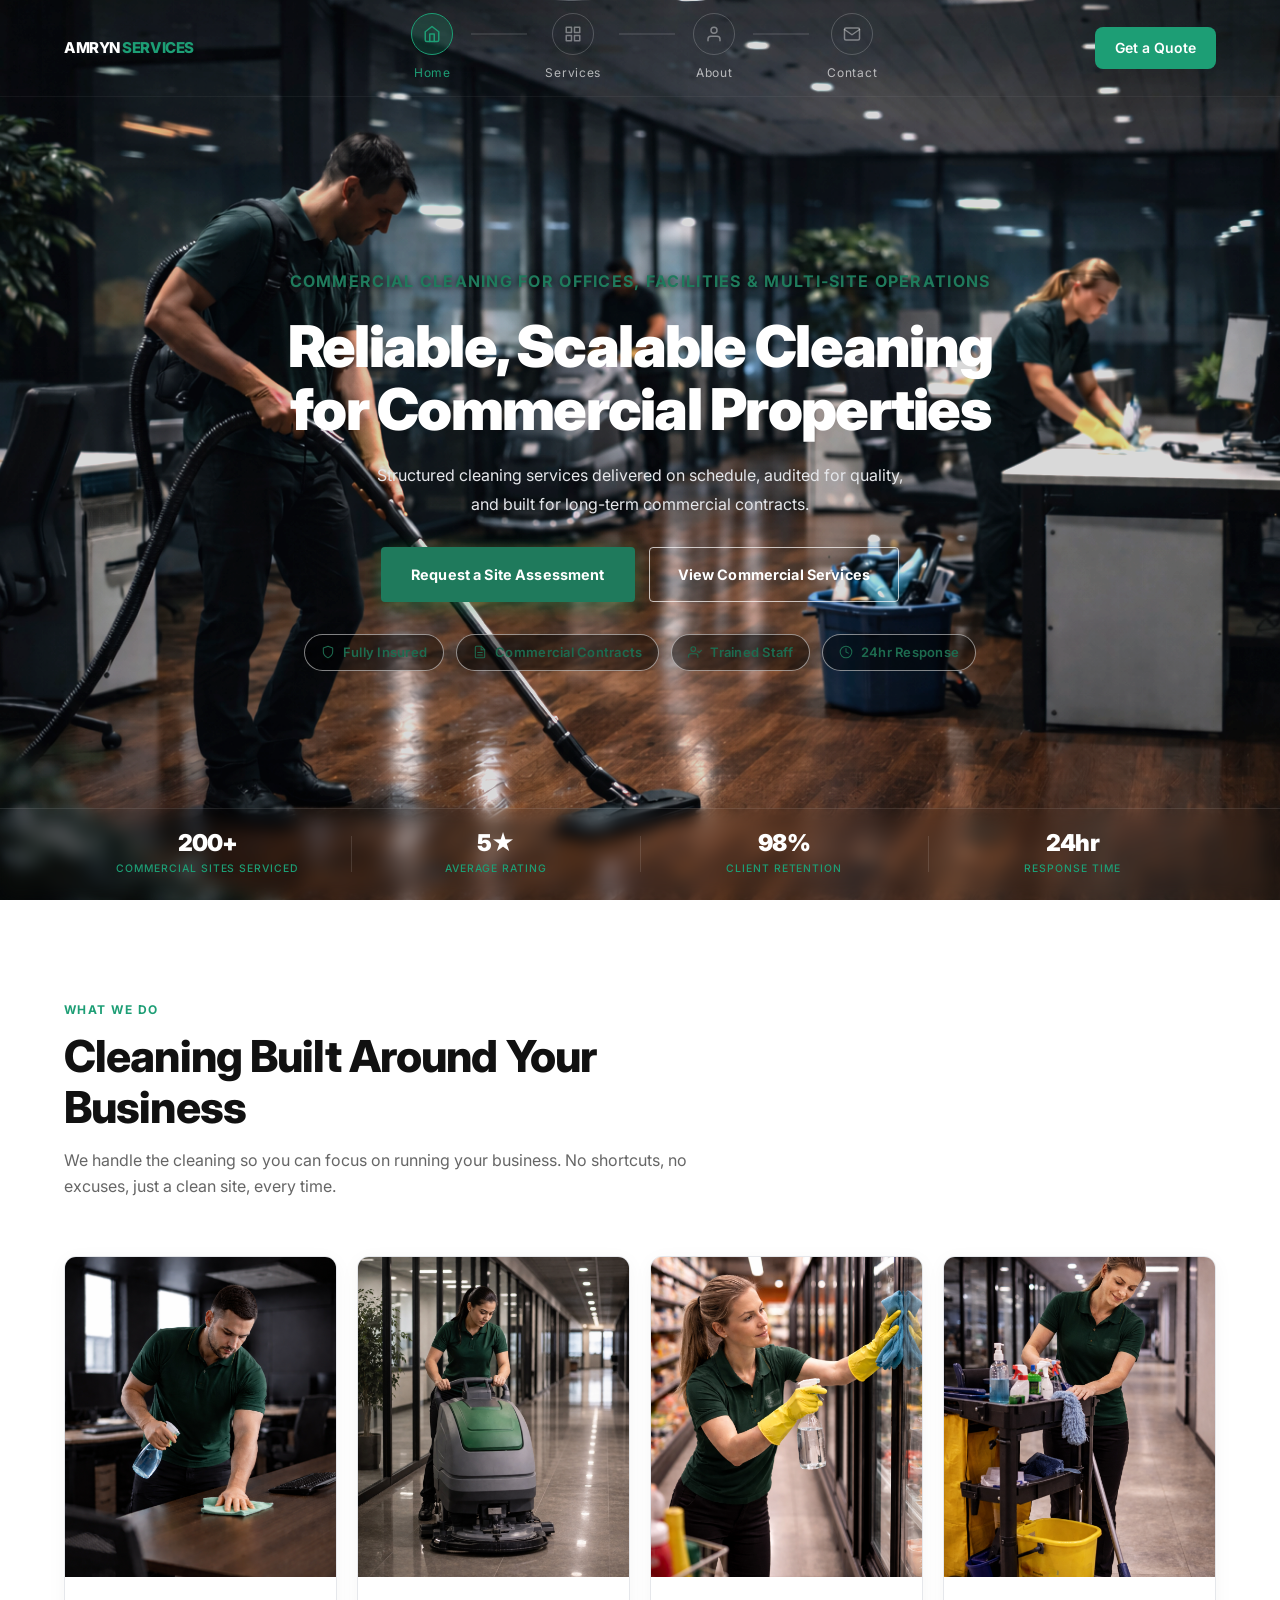
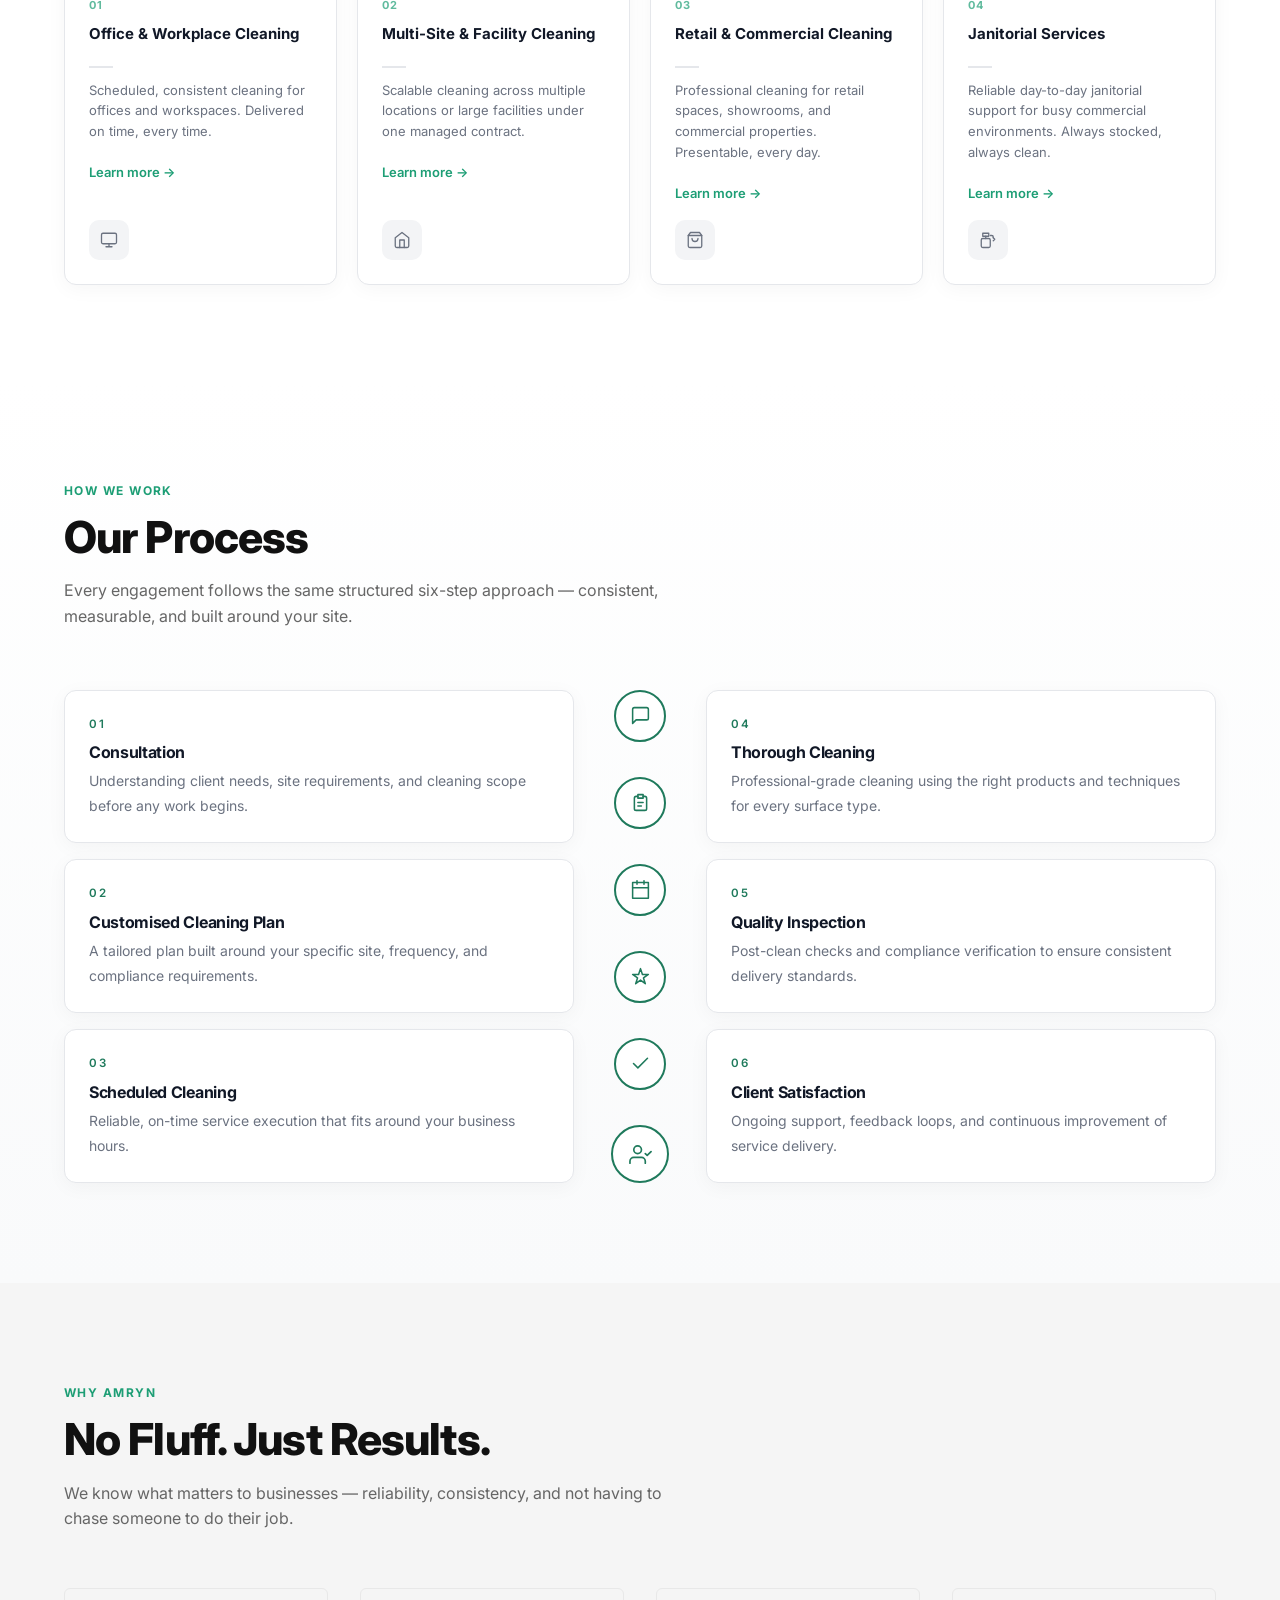
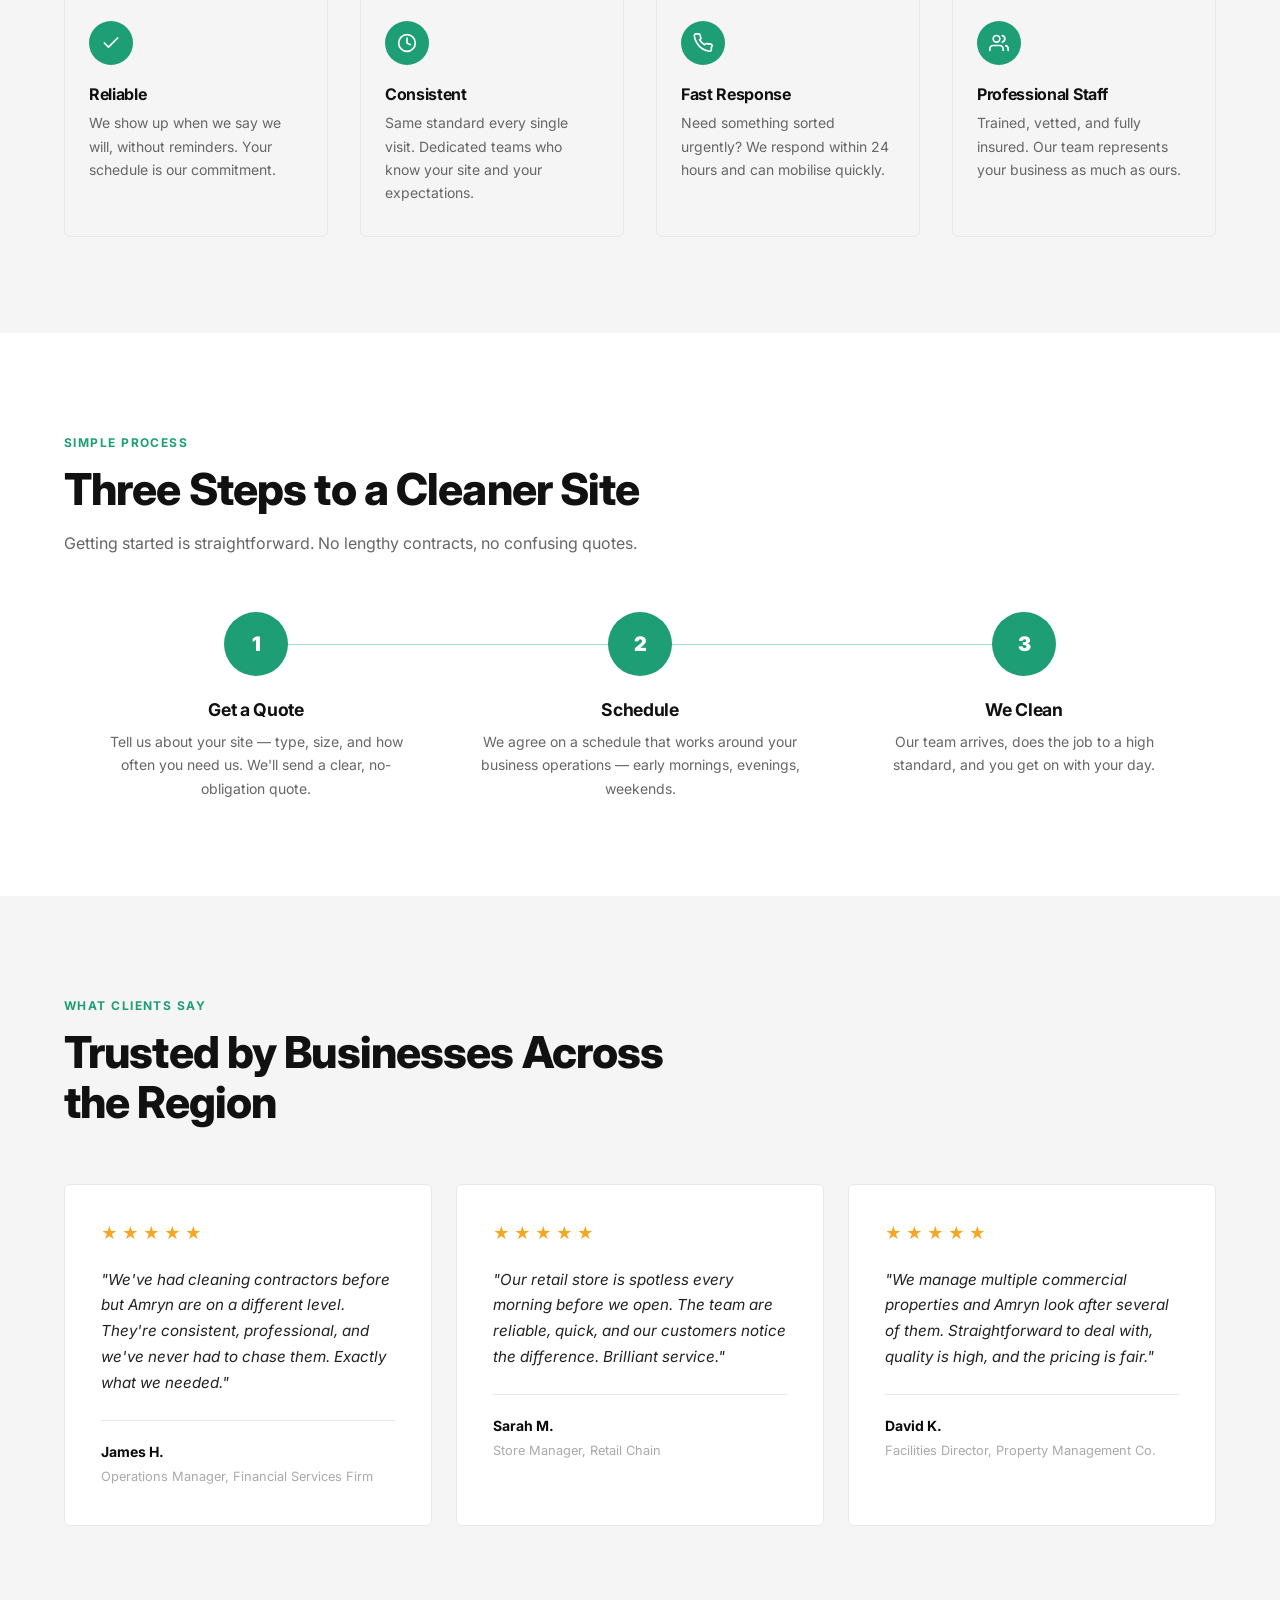
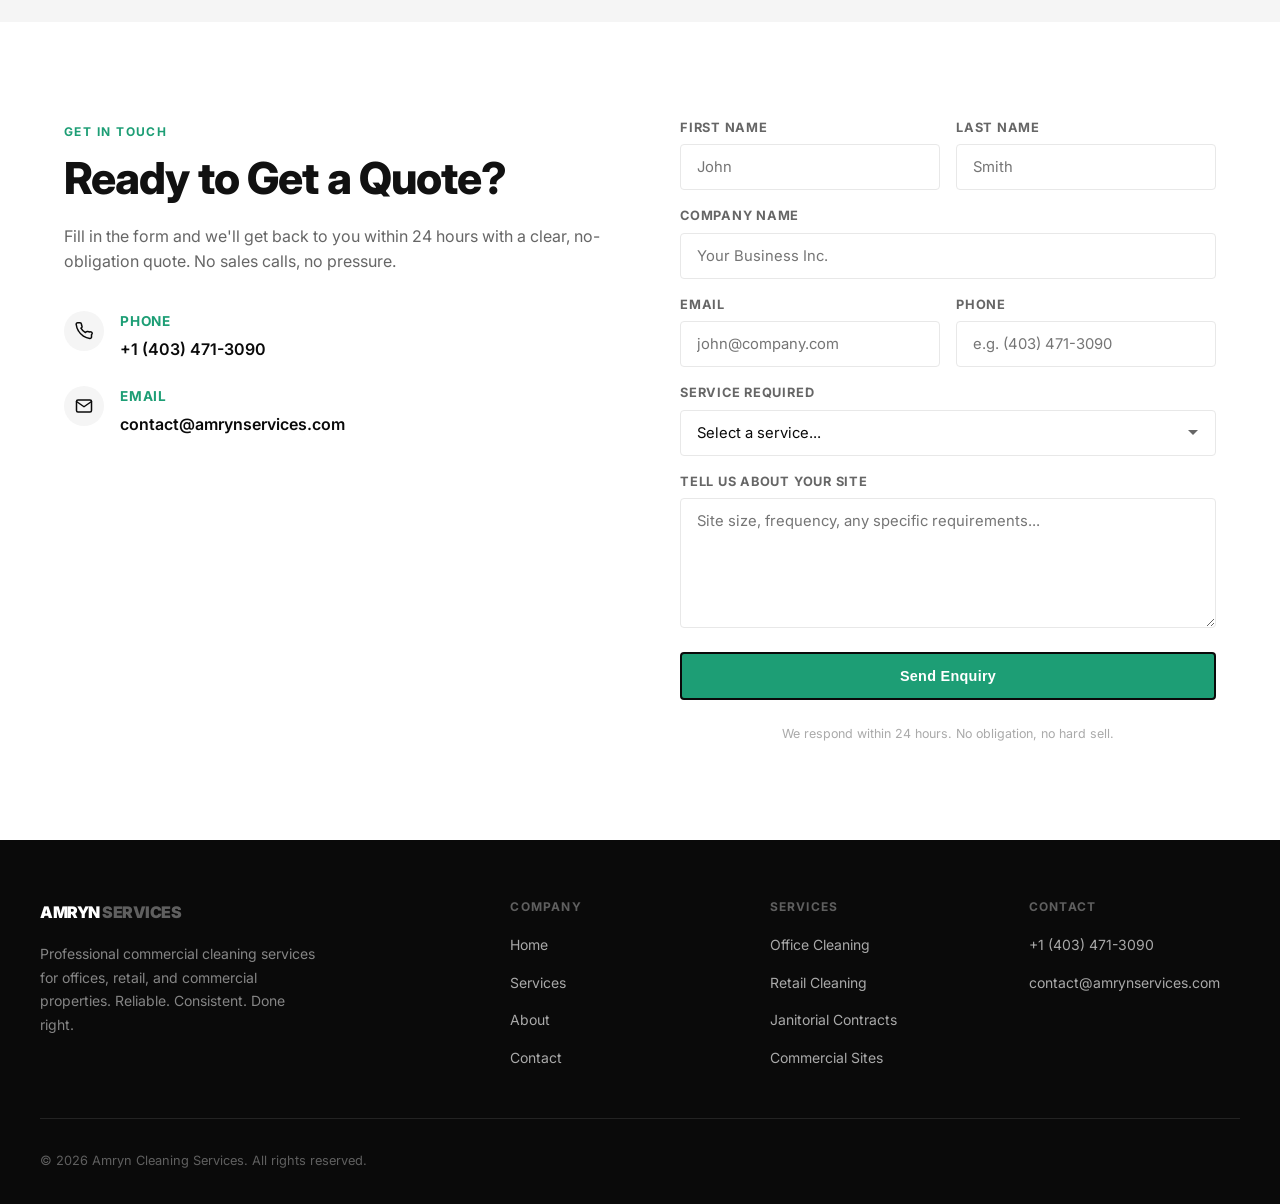
==== index.html @ 08f0d304 "fix: trust badge text and icons to #1d6b4f" ====
<!DOCTYPE html>
<html lang="en">
<head>
  <meta charset="UTF-8" />
  <meta name="viewport" content="width=device-width, initial-scale=1.0" />
  <title>Amryn Cleaning Services — Reliable Commercial Cleaning</title>
  <meta name="description" content="Professional commercial cleaning for offices, retail spaces, and commercial properties. Reliable, consistent, and built around your schedule." />
  <link rel="stylesheet" href="styles.css?v=22" />
</head>
<body>

  <!-- ============================
       NAVIGATION
       ============================ -->
  <nav class="nav">
    <div class="nav__inner">
      <a href="index.html" class="nav__logo">Amryn <span>Services</span></a>
      <nav class="nav__nodes">
        <a href="index.html" class="nav__node-item">
          <div class="nav__node">
            <svg viewBox="0 0 24 24" fill="none" stroke-width="2" stroke-linecap="round" stroke-linejoin="round"><path d="M3 9l9-7 9 7v11a2 2 0 01-2 2H5a2 2 0 01-2-2z"/><polyline points="9 22 9 12 15 12 15 22"/></svg>
          </div>
          <span>Home</span>
        </a>
        <div class="nav__node-line"></div>
        <a href="services.html" class="nav__node-item">
          <div class="nav__node">
            <svg viewBox="0 0 24 24" fill="none" stroke-width="2" stroke-linecap="round" stroke-linejoin="round"><rect x="3" y="3" width="7" height="7"/><rect x="14" y="3" width="7" height="7"/><rect x="14" y="14" width="7" height="7"/><rect x="3" y="14" width="7" height="7"/></svg>
          </div>
          <span>Services</span>
        </a>
        <div class="nav__node-line"></div>
        <a href="about.html" class="nav__node-item">
          <div class="nav__node">
            <svg viewBox="0 0 24 24" fill="none" stroke-width="2" stroke-linecap="round" stroke-linejoin="round"><path d="M20 21v-2a4 4 0 00-4-4H8a4 4 0 00-4 4v2"/><circle cx="12" cy="7" r="4"/></svg>
          </div>
          <span>About</span>
        </a>
        <div class="nav__node-line"></div>
        <a href="contact.html" class="nav__node-item">
          <div class="nav__node">
            <svg viewBox="0 0 24 24" fill="none" stroke-width="2" stroke-linecap="round" stroke-linejoin="round"><path d="M4 4h16c1.1 0 2 .9 2 2v12c0 1.1-.9 2-2 2H4c-1.1 0-2-.9-2-2V6c0-1.1.9-2 2-2z"/><polyline points="22,6 12,13 2,6"/></svg>
          </div>
          <span>Contact</span>
        </a>
      </nav>
      <a href="contact.html" class="nav__cta">Get a Quote</a>
      <button class="nav__hamburger" aria-label="Open menu">
        <span></span><span></span><span></span>
      </button>
    </div>
    <div class="nav__mobile">
      <a href="index.html">Home</a>
      <a href="services.html">Services</a>
      <a href="about.html">About</a>
      <a href="contact.html">Contact</a>
      <a href="contact.html">Get a Quote</a>
    </div>
  </nav>

  <!-- ============================
       HERO
       ============================ -->
  <section class="hero">
    <img class="hero__bg" src="images/cleaning-team.png" alt="Amryn Services professional cleaning team" />
    <div class="hero__overlay"></div>
    

    <div class="hero__content">
      <span class="hero__label">Commercial Cleaning for Offices, Facilities &amp; Multi-Site Operations</span>
      <h1 class="hero__title">Reliable, Scalable Cleaning<br>for Commercial Properties</h1>
      <p class="hero__sub">Structured cleaning services delivered on schedule, audited for quality, and built for long-term commercial contracts.</p>

      <div class="hero__actions">
        <a href="contact.html" class="hero__btn hero__btn--primary">Request a Site Assessment</a>
        <a href="services.html" class="hero__btn hero__btn--outline">View Commercial Services</a>
      </div>

      <div class="hero__trust">
        <div class="hero__trust-item">
          <svg viewBox="0 0 24 24" fill="none" stroke="currentColor" stroke-width="1.75" stroke-linecap="round" stroke-linejoin="round"><path d="M12 22s8-4 8-10V5l-8-3-8 3v7c0 6 8 10 8 10z"/></svg>
          <span>Fully Insured</span>
        </div>
        <div class="hero__trust-item">
          <svg viewBox="0 0 24 24" fill="none" stroke="currentColor" stroke-width="1.75" stroke-linecap="round" stroke-linejoin="round"><path d="M14 2H6a2 2 0 0 0-2 2v16a2 2 0 0 0 2 2h12a2 2 0 0 0 2-2V8z"/><polyline points="14 2 14 8 20 8"/><line x1="16" y1="13" x2="8" y2="13"/><line x1="16" y1="17" x2="8" y2="17"/></svg>
          <span>Commercial Contracts</span>
        </div>
        <div class="hero__trust-item">
          <svg viewBox="0 0 24 24" fill="none" stroke="currentColor" stroke-width="1.75" stroke-linecap="round" stroke-linejoin="round"><path d="M17 21v-2a4 4 0 0 0-4-4H5a4 4 0 0 0-4 4v2"/><circle cx="9" cy="7" r="4"/><polyline points="17 11 19 13 23 9"/></svg>
          <span>Trained Staff</span>
        </div>
        <div class="hero__trust-item">
          <svg viewBox="0 0 24 24" fill="none" stroke="currentColor" stroke-width="1.75" stroke-linecap="round" stroke-linejoin="round"><circle cx="12" cy="12" r="10"/><polyline points="12 6 12 12 16 14"/></svg>
          <span>24hr Response</span>
        </div>
      </div>
    </div>

    <div class="hero__stats-strip">
      <div class="hero__stats-inner">
        <div class="hero__stat">
          <span class="hero__stat-value">200+</span>
          <span class="hero__stat-label">Commercial Sites Serviced</span>
        </div>
        <div class="hero__stat-divider"></div>
        <div class="hero__stat">
          <span class="hero__stat-value">5★</span>
          <span class="hero__stat-label">Average Rating</span>
        </div>
        <div class="hero__stat-divider"></div>
        <div class="hero__stat">
          <span class="hero__stat-value">98%</span>
          <span class="hero__stat-label">Client Retention</span>
        </div>
        <div class="hero__stat-divider"></div>
        <div class="hero__stat">
          <span class="hero__stat-value">24hr</span>
          <span class="hero__stat-label">Response Time</span>
        </div>
      </div>
    </div>
  </section>

  <!-- ============================
       SERVICES PREVIEW
       ============================ -->
  <section class="services-preview section">
    <div class="container">
      <div class="section-header fade-up">
        <span class="section-label">What We Do</span>
        <h2>Cleaning Built Around Your Business</h2>
        <p>We handle the cleaning so you can focus on running your business. No shortcuts, no excuses, just a clean site, every time.</p>
      </div>
      <div class="services-grid">

        <!-- Card 1 -->
        <div class="card fade-up">
          <img src="images/cleaning1.jpg" style="width:100%;height:320px;object-fit:cover;object-position:center 15%;display:block;" alt="Office cleaning" />
          <div class="card-body">
            <p class="card-num">01</p>
            <p class="card-title">Office &amp; Workplace Cleaning</p>
            <div class="card-divider"></div>
            <p class="card-text">Scheduled, consistent cleaning for offices and workspaces. Delivered on time, every time.</p>
            <a href="services.html#office" class="card-learn">Learn more →</a>
            <div class="card-icon">
              <svg viewBox="0 0 24 24" fill="none" stroke="#6b7280" stroke-width="1.75" stroke-linecap="round" stroke-linejoin="round" style="width:18px;height:18px;"><rect x="2" y="3" width="20" height="14" rx="2"/><path d="M8 21h8M12 17v4"/></svg>
            </div>
          </div>
        </div>

        <!-- Card 2 -->
        <div class="card fade-up">
          <img src="images/cleaning2.png" style="width:100%;height:320px;object-fit:cover;object-position:center 30%;display:block;" alt="Multi-site facility cleaning" />
          <div class="card-body">
            <p class="card-num">02</p>
            <p class="card-title">Multi-Site &amp; Facility Cleaning</p>
            <div class="card-divider"></div>
            <p class="card-text">Scalable cleaning across multiple locations or large facilities under one managed contract.</p>
            <a href="services.html#facility" class="card-learn">Learn more →</a>
            <div class="card-icon">
              <svg viewBox="0 0 24 24" fill="none" stroke="#6b7280" stroke-width="1.75" stroke-linecap="round" stroke-linejoin="round" style="width:18px;height:18px;"><path d="M3 9l9-7 9 7v11a2 2 0 0 1-2 2H5a2 2 0 0 1-2-2z"/><polyline points="9 22 9 12 15 12 15 22"/></svg>
            </div>
          </div>
        </div>

        <!-- Card 3 -->
        <div class="card fade-up">
          <img src="images/cleaning3.png" style="width:100%;height:320px;object-fit:cover;object-position:center 40%;display:block;" alt="Retail and commercial cleaning" />
          <div class="card-body">
            <p class="card-num">03</p>
            <p class="card-title">Retail &amp; Commercial Cleaning</p>
            <div class="card-divider"></div>
            <p class="card-text">Professional cleaning for retail spaces, showrooms, and commercial properties. Presentable, every day.</p>
            <a href="services.html#retail" class="card-learn">Learn more →</a>
            <div class="card-icon">
              <svg viewBox="0 0 24 24" fill="none" stroke="#6b7280" stroke-width="1.75" stroke-linecap="round" stroke-linejoin="round" style="width:18px;height:18px;"><path d="M6 2L3 6v14a2 2 0 0 0 2 2h14a2 2 0 0 0 2-2V6l-3-4z"/><line x1="3" y1="6" x2="21" y2="6"/><path d="M16 10a4 4 0 0 1-8 0"/></svg>
            </div>
          </div>
        </div>

        <!-- Card 4 -->
        <div class="card fade-up">
          <img src="images/cleaning4.png" style="width:100%;height:320px;object-fit:cover;object-position:center center;display:block;" alt="Janitorial services" />
          <div class="card-body">
            <p class="card-num">04</p>
            <p class="card-title">Janitorial Services</p>
            <div class="card-divider"></div>
            <p class="card-text">Reliable day-to-day janitorial support for busy commercial environments. Always stocked, always clean.</p>
            <a href="services.html#janitorial" class="card-learn">Learn more →</a>
            <div class="card-icon">
              <svg viewBox="0 0 24 24" fill="none" stroke="#6b7280" stroke-width="1.75" stroke-linecap="round" stroke-linejoin="round" style="width:18px;height:18px;"><path d="M5 3h8v4H5z"/><path d="M9 7v3"/><path d="M5 10h8a2 2 0 0 1 2 2v8a2 2 0 0 1-2 2H5a2 2 0 0 1-2-2v-8a2 2 0 0 1 2-2z"/><path d="M15 6h2a2 2 0 0 1 2 2v1"/><path d="M19 9l2 2-2 2"/></svg>
            </div>
          </div>
        </div>

      </div>
    </div>
  </section>

  <!-- ============================
       OUR PROCESS
       ============================ -->
  <section class="our-process section" id="our-process-section">
    <div class="container">
      <div class="section-header fade-up">
        <span class="section-label">How We Work</span>
        <h2>Our Process</h2>
        <p>Every engagement follows the same structured six-step approach — consistent, measurable, and built around your site.</p>
      </div>
      <div class="our-process__grid">

        <!-- LEFT: Steps 1–3 -->
        <div class="process-col">
          <div class="process-item fade-up" data-step="1">
            <span class="process-item__num">01</span>
            <h3>Consultation</h3>
            <p>Understanding client needs, site requirements, and cleaning scope before any work begins.</p>
          </div>
          <div class="process-item fade-up" data-step="2">
            <span class="process-item__num">02</span>
            <h3>Customised Cleaning Plan</h3>
            <p>A tailored plan built around your specific site, frequency, and compliance requirements.</p>
          </div>
          <div class="process-item fade-up" data-step="3">
            <span class="process-item__num">03</span>
            <h3>Scheduled Cleaning</h3>
            <p>Reliable, on-time service execution that fits around your business hours.</p>
          </div>
        </div>

        <!-- CENTER: Process flow diagram -->
        <div class="process-flow" aria-hidden="true">
          <div class="process-flow__track">
            <div class="process-flow__node" data-step="1">
              <svg viewBox="0 0 24 24"><path d="M21 15a2 2 0 0 1-2 2H7l-4 4V5a2 2 0 0 1 2-2h14a2 2 0 0 1 2 2z"/></svg>
            </div>
            <div class="process-flow__line"></div>
            <div class="process-flow__node" data-step="2">
              <svg viewBox="0 0 24 24"><path d="M9 5H7a2 2 0 0 0-2 2v12a2 2 0 0 0 2 2h10a2 2 0 0 0 2-2V7a2 2 0 0 0-2-2h-2"/><rect x="9" y="3" width="6" height="4"/><line x1="9" y1="12" x2="15" y2="12"/><line x1="9" y1="16" x2="13" y2="16"/></svg>
            </div>
            <div class="process-flow__line"></div>
            <div class="process-flow__node" data-step="3">
              <svg viewBox="0 0 24 24"><rect x="3" y="4" width="18" height="18"/><line x1="16" y1="2" x2="16" y2="6"/><line x1="8" y1="2" x2="8" y2="6"/><line x1="3" y1="10" x2="21" y2="10"/></svg>
            </div>
            <div class="process-flow__line"></div>
            <div class="process-flow__node" data-step="4">
              <svg viewBox="0 0 24 24"><path d="M12 3l2.2 6.6H21l-5.6 4.1 2.1 6.5L12 16.1l-5.5 4.1 2.1-6.5L3 9.6h6.8L12 3z"/></svg>
            </div>
            <div class="process-flow__line"></div>
            <div class="process-flow__node" data-step="5">
              <svg viewBox="0 0 24 24"><polyline points="20 6 9 17 4 12"/></svg>
            </div>
            <div class="process-flow__line"></div>
            <div class="process-flow__node process-flow__node--filled" data-step="6">
              <svg viewBox="0 0 24 24"><path d="M17 21v-2a4 4 0 0 0-4-4H5a4 4 0 0 0-4 4v2"/><circle cx="9" cy="7" r="4"/><polyline points="17 11 19 13 23 9"/></svg>
            </div>
          </div>
        </div>

        <!-- RIGHT: Steps 4–6 -->
        <div class="process-col process-col--right">
          <div class="process-item fade-up" data-step="4">
            <span class="process-item__num">04</span>
            <h3>Thorough Cleaning</h3>
            <p>Professional-grade cleaning using the right products and techniques for every surface type.</p>
          </div>
          <div class="process-item fade-up" data-step="5">
            <span class="process-item__num">05</span>
            <h3>Quality Inspection</h3>
            <p>Post-clean checks and compliance verification to ensure consistent delivery standards.</p>
          </div>
          <div class="process-item fade-up" data-step="6">
            <span class="process-item__num">06</span>
            <h3>Client Satisfaction</h3>
            <p>Ongoing support, feedback loops, and continuous improvement of service delivery.</p>
          </div>
        </div>

      </div>
    </div>
  </section>

  <!-- ============================
       WHY CHOOSE US
       ============================ -->
  <section class="section section--gray">
    <div class="container">
      <div class="section-header fade-up">
        <span class="section-label">Why Amryn</span>
        <h2>No Fluff. Just Results.</h2>
        <p>We know what matters to businesses — reliability, consistency, and not having to chase someone to do their job.</p>
      </div>
      <div class="why-grid">
        <div class="why-item fade-up">
          <div class="why-item__icon">
            <svg viewBox="0 0 24 24"><polyline points="20 6 9 17 4 12"/></svg>
          </div>
          <h3>Reliable</h3>
          <p>We show up when we say we will, without reminders. Your schedule is our commitment.</p>
        </div>
        <div class="why-item fade-up">
          <div class="why-item__icon">
            <svg viewBox="0 0 24 24"><circle cx="12" cy="12" r="10"/><polyline points="12 6 12 12 16 14"/></svg>
          </div>
          <h3>Consistent</h3>
          <p>Same standard every single visit. Dedicated teams who know your site and your expectations.</p>
        </div>
        <div class="why-item fade-up">
          <div class="why-item__icon">
            <svg viewBox="0 0 24 24"><path d="M22 16.92v3a2 2 0 0 1-2.18 2 19.79 19.79 0 0 1-8.63-3.07A19.5 19.5 0 0 1 4.69 12 19.79 19.79 0 0 1 1.61 3.35 2 2 0 0 1 3.59 1h3a2 2 0 0 1 2 1.72 12.84 12.84 0 0 0 .7 2.81 2 2 0 0 1-.45 2.11L7.91 8.1a16 16 0 0 0 6 6l.92-.92a2 2 0 0 1 2.11-.45 12.84 12.84 0 0 0 2.81.7A2 2 0 0 1 22 16.92z"/></svg>
          </div>
          <h3>Fast Response</h3>
          <p>Need something sorted urgently? We respond within 24 hours and can mobilise quickly.</p>
        </div>
        <div class="why-item fade-up">
          <div class="why-item__icon">
            <svg viewBox="0 0 24 24"><path d="M17 21v-2a4 4 0 0 0-4-4H5a4 4 0 0 0-4 4v2"/><circle cx="9" cy="7" r="4"/><path d="M23 21v-2a4 4 0 0 0-3-3.87"/><path d="M16 3.13a4 4 0 0 1 0 7.75"/></svg>
          </div>
          <h3>Professional Staff</h3>
          <p>Trained, vetted, and fully insured. Our team represents your business as much as ours.</p>
        </div>
      </div>
    </div>
  </section>

  <!-- ============================
       HOW IT WORKS
       ============================ -->
  <section class="section">
    <div class="container">
      <div class="section-header fade-up">
        <span class="section-label">Simple Process</span>
        <h2>Three Steps to a Cleaner Site</h2>
        <p>Getting started is straightforward. No lengthy contracts, no confusing quotes.</p>
      </div>
      <div class="process-steps">
        <div class="process-step fade-up">
          <div class="process-step__number">1</div>
          <h3>Get a Quote</h3>
          <p>Tell us about your site — type, size, and how often you need us. We'll send a clear, no-obligation quote.</p>
        </div>
        <div class="process-step fade-up">
          <div class="process-step__number">2</div>
          <h3>Schedule</h3>
          <p>We agree on a schedule that works around your business operations — early mornings, evenings, weekends.</p>
        </div>
        <div class="process-step fade-up">
          <div class="process-step__number">3</div>
          <h3>We Clean</h3>
          <p>Our team arrives, does the job to a high standard, and you get on with your day.</p>
        </div>
      </div>
    </div>
  </section>

  <!-- ============================
       TESTIMONIALS
       ============================ -->
  <section class="section section--gray">
    <div class="container">
      <div class="section-header fade-up">
        <span class="section-label">What Clients Say</span>
        <h2>Trusted by Businesses Across the Region</h2>
      </div>
      <div class="testimonials-grid">
        <div class="testimonial-card fade-up">
          <div class="testimonial-card__stars">
            <span>★</span><span>★</span><span>★</span><span>★</span><span>★</span>
          </div>
          <blockquote>"We've had cleaning contractors before but Amryn are on a different level. They're consistent, professional, and we've never had to chase them. Exactly what we needed."</blockquote>
          <div class="testimonial-card__author">
            <strong>James H.</strong>
            <span>Operations Manager, Financial Services Firm</span>
          </div>
        </div>
        <div class="testimonial-card fade-up">
          <div class="testimonial-card__stars">
            <span>★</span><span>★</span><span>★</span><span>★</span><span>★</span>
          </div>
          <blockquote>"Our retail store is spotless every morning before we open. The team are reliable, quick, and our customers notice the difference. Brilliant service."</blockquote>
          <div class="testimonial-card__author">
            <strong>Sarah M.</strong>
            <span>Store Manager, Retail Chain</span>
          </div>
        </div>
        <div class="testimonial-card fade-up">
          <div class="testimonial-card__stars">
            <span>★</span><span>★</span><span>★</span><span>★</span><span>★</span>
          </div>
          <blockquote>"We manage multiple commercial properties and Amryn look after several of them. Straightforward to deal with, quality is high, and the pricing is fair."</blockquote>
          <div class="testimonial-card__author">
            <strong>David K.</strong>
            <span>Facilities Director, Property Management Co.</span>
          </div>
        </div>
      </div>
    </div>
  </section>

  <!-- ============================
       QUOTE FORM
       ============================ -->
  <section class="contact-form-section">
    <div class="container">
      <div class="contact-form-grid">
        <div class="contact-info fade-up">
          <span class="section-label">Get in Touch</span>
          <h2>Ready to Get a Quote?</h2>
          <p>Fill in the form and we'll get back to you within 24 hours with a clear, no-obligation quote. No sales calls, no pressure.</p>
          <div class="contact-detail">
            <div class="contact-detail__icon">
              <svg viewBox="0 0 24 24"><path d="M22 16.92v3a2 2 0 0 1-2.18 2 19.79 19.79 0 0 1-8.63-3.07A19.5 19.5 0 0 1 4.69 12 19.79 19.79 0 0 1 1.61 3.35 2 2 0 0 1 3.59 1h3a2 2 0 0 1 2 1.72c.127.96.361 1.903.7 2.81a2 2 0 0 1-.45 2.11L7.91 8.1a16 16 0 0 0 6 6l.92-.92a2 2 0 0 1 2.11-.45c.907.339 1.85.573 2.81.7A2 2 0 0 1 22 16.92z"/></svg>
            </div>
            <div class="contact-detail__text">
              <strong>Phone</strong>
              <span>+1 (403) 471-3090</span>
            </div>
          </div>
          <div class="contact-detail">
            <div class="contact-detail__icon">
              <svg viewBox="0 0 24 24"><path d="M4 4h16c1.1 0 2 .9 2 2v12c0 1.1-.9 2-2 2H4c-1.1 0-2-.9-2-2V6c0-1.1.9-2 2-2z"/><polyline points="22,6 12,13 2,6"/></svg>
            </div>
            <div class="contact-detail__text">
              <strong>Email</strong>
              <span>contact@amrynservices.com</span>
            </div>
          </div>
        </div>
        <div class="fade-up">
          <form class="form">
            <div class="form-row">
              <div class="form-group">
                <label for="fname">First Name</label>
                <input type="text" id="fname" placeholder="John" required />
              </div>
              <div class="form-group">
                <label for="lname">Last Name</label>
                <input type="text" id="lname" placeholder="Smith" required />
              </div>
            </div>
            <div class="form-group">
              <label for="company">Company Name</label>
              <input type="text" id="company" placeholder="Your Business Inc." />
            </div>
            <div class="form-row">
              <div class="form-group">
                <label for="email">Email</label>
                <input type="email" id="email" placeholder="john@company.com" required />
              </div>
              <div class="form-group">
                <label for="phone">Phone</label>
                <input type="tel" id="phone" placeholder="e.g. (403) 471-3090" />
              </div>
            </div>
            <div class="form-group">
              <label for="service">Service Required</label>
              <select id="service">
                <option value="">Select a service...</option>
                <option>Office Cleaning</option>
                <option>Retail / Commercial Cleaning</option>
                <option>Janitorial Contract</option>
                <option>Building Site Clean</option>
                <option>Bank / Financial Premises</option>
                <option>Other</option>
              </select>
            </div>
            <div class="form-group">
              <label for="message">Tell us about your site</label>
              <textarea id="message" placeholder="Site size, frequency, any specific requirements..."></textarea>
            </div>
            <div class="form-submit">
              <button type="submit" class="btn btn-primary">Send Enquiry</button>
            </div>
            <p class="form-note">We respond within 24 hours. No obligation, no hard sell.</p>
          </form>
        </div>
      </div>
    </div>
  </section>

  <!-- ============================
       FOOTER
       ============================ -->
  <footer class="footer">
    <div class="footer__inner">
      <div class="footer__top">
        <div class="footer__brand">
          <div class="footer__logo">Amryn <span>Services</span></div>
          <p>Professional commercial cleaning services for offices, retail, and commercial properties. Reliable. Consistent. Done right.</p>
        </div>
        <div class="footer__col">
          <h4>Company</h4>
          <ul>
            <li><a href="index.html">Home</a></li>
            <li><a href="services.html">Services</a></li>
            <li><a href="about.html">About</a></li>
            <li><a href="contact.html">Contact</a></li>
          </ul>
        </div>
        <div class="footer__col">
          <h4>Services</h4>
          <ul>
            <li><a href="services.html#office">Office Cleaning</a></li>
            <li><a href="services.html#retail">Retail Cleaning</a></li>
            <li><a href="services.html#janitorial">Janitorial Contracts</a></li>
            <li><a href="services.html#commercial">Commercial Sites</a></li>
          </ul>
        </div>
        <div class="footer__col">
          <h4>Contact</h4>
          <ul>
            <li><a href="tel:+14034713090">+1 (403) 471-3090</a></li>
            <li><a href="mailto:contact@amrynservices.com">contact@amrynservices.com</a></li>
          </ul>
        </div>
      </div>
      <div class="footer__bottom">
        <span class="footer__copy">© 2026 Amryn Cleaning Services. All rights reserved.</span>
      </div>
    </div>
  </footer>

  <script src="main.js"></script>
</body>
</html>
---- styles.css ----
/* =============================================
   AMRYN CLEANING SERVICES — Global Stylesheet
   ============================================= */

@import url('https://fonts.googleapis.com/css2?family=Inter:wght@400;500;600;700;800;900&display=swap');

/* --- Reset & Base --- */
*, *::before, *::after {
  box-sizing: border-box;
  margin: 0;
  padding: 0;
}

html {
  scroll-behavior: smooth;
  font-size: 16px;
}

body {
  font-family: 'Inter', system-ui, -apple-system, sans-serif;
  color: #111111;
  background: #ffffff;
  line-height: 1.6;
  -webkit-font-smoothing: antialiased;
}

img {
  display: block;
  max-width: 100%;
}

a {
  text-decoration: none;
  color: inherit;
}

ul {
  list-style: none;
}

/* --- CSS Variables --- */
:root {
  --black: #0a0a0a;
  --white: #ffffff;
  --gray-100: #f5f5f5;
  --gray-200: #e8e8e8;
  --gray-400: #aaaaaa;
  --gray-600: #666666;
  --gray-800: #222222;
  --green: #1f7a5c;
  --max-width: 1200px;
  --section-pad: 96px 24px;
  --radius: 4px;
  --transition: 0.2s ease;
}

/* --- Typography --- */
h1, h2, h3, h4 {
  font-weight: 800;
  line-height: 1.15;
  letter-spacing: -0.02em;
}

h1 { font-size: clamp(2.4rem, 5vw, 4rem); }
h2 { font-size: clamp(1.8rem, 3.5vw, 2.75rem); }
h3 { font-size: 1.25rem; font-weight: 700; }
p  { color: var(--gray-600); }

/* --- Layout Utilities --- */
.container {
  max-width: var(--max-width);
  margin: 0 auto;
  padding: 0 24px;
}

.section {
  padding: var(--section-pad);
}

.section--dark {
  background: var(--black);
  color: var(--white);
}

.section--dark p {
  color: rgba(255,255,255,0.65);
}

.section--gray {
  background: var(--gray-100);
}

.section-label {
  display: inline-block;
  font-size: 0.75rem;
  font-weight: 700;
  letter-spacing: 0.12em;
  text-transform: uppercase;
  color: #1D9E75;
  margin-bottom: 12px;
}

.section-header {
  max-width: 640px;
  margin-bottom: 56px;
}

.section-header h2 {
  margin-bottom: 16px;
}

/* --- Buttons --- */
.btn {
  display: inline-block;
  padding: 14px 32px;
  font-size: 0.9rem;
  font-weight: 700;
  letter-spacing: 0.02em;
  border: 2px solid var(--black);
  cursor: pointer;
  transition: background var(--transition), color var(--transition);
  border-radius: var(--radius);
}

.btn-primary {
  background: #1D9E75;
  color: var(--white);
}

.btn-primary:hover {
  background: #166d52;
  border-color: #166d52;
}

.btn-outline {
  background: transparent;
  color: var(--black);
}

.btn-outline:hover {
  background: var(--black);
  color: var(--white);
}

.btn-white {
  background: var(--white);
  color: var(--black);
  border-color: var(--white);
}

.btn-white:hover {
  background: var(--gray-200);
  border-color: var(--gray-200);
}

/* =============================================
   NAVIGATION
   ============================================= */

.nav {
  position: absolute;
  top: 0;
  left: 0;
  width: 100%;
  z-index: 100;
  background: transparent;
  border-bottom: 1px solid rgba(255,255,255,0.05);
  padding: 14px 0;
  transition: background 0.3s ease, padding 0.3s ease, box-shadow 0.3s ease;
}

.nav--scrolled {
  position: fixed;
  background: rgba(0,0,0,0.85);
  backdrop-filter: blur(10px);
  -webkit-backdrop-filter: blur(10px);
  padding: 10px 0;
  border-bottom: 1px solid rgba(255,255,255,0.08);
  box-shadow: 0 2px 20px rgba(0,0,0,0.3);
}

.nav__inner {
  display: flex;
  align-items: center;
  justify-content: space-between;
  max-width: var(--max-width);
  margin: 0 auto;
  padding: 0 24px;
  height: 68px;
}

.nav__logo {
  font-size: 15px;
  font-weight: 800;
  letter-spacing: -0.03em;
  color: #ffffff;
  text-transform: uppercase;
}

.nav__logo span {
  color: #1D9E75;
}

.nav__nodes {
  display: flex;
  align-items: center;
  gap: 0;
}

.nav__node-item {
  display: flex;
  flex-direction: column;
  align-items: center;
  gap: 8px;
  text-decoration: none;
  padding: 0 18px;
  cursor: pointer;
}

.nav__node {
  width: 42px;
  height: 42px;
  border-radius: 50%;
  border: 1.5px solid rgba(255,255,255,0.2);
  background: transparent;
  display: flex;
  align-items: center;
  justify-content: center;
  transition: border-color 0.25s, background 0.25s;
}

.nav__node svg {
  width: 18px;
  height: 18px;
  stroke: rgba(255,255,255,0.4);
  transition: stroke 0.25s;
}

.nav__node-item span {
  font-size: 12px;
  color: rgba(255,255,255,0.65);
  letter-spacing: 0.06em;
  transition: color 0.2s;
}

.nav__node-line {
  width: 56px;
  height: 1.5px;
  background: rgba(255,255,255,0.1);
  margin-bottom: 28px;
}

.nav__node-item:hover .nav__node,
.nav__node-item.active .nav__node {
  border-color: #1D9E75;
  background: rgba(29,158,117,0.2);
}

.nav__node-item:hover .nav__node svg,
.nav__node-item.active .nav__node svg {
  stroke: #1D9E75;
}

.nav__node-item:hover span,
.nav__node-item.active span {
  color: #1D9E75;
}

.nav__cta {
  background: #1D9E75;
  color: #ffffff !important;
  padding: 10px 20px;
  border-radius: 8px;
  font-weight: 600;
  font-size: 14px;
  border: none;
  transition: background 0.2s ease;
}

.nav__cta:hover {
  background: #166d52 !important;
  color: #ffffff !important;
}

/* Hamburger */
.nav__hamburger {
  display: none;
  flex-direction: column;
  gap: 5px;
  cursor: pointer;
  padding: 4px;
  background: none;
  border: none;
}

.nav__hamburger span {
  display: block;
  width: 24px;
  height: 2px;
  background: #1D9E75;
  transition: transform 0.3s, opacity 0.3s;
}

.nav__mobile {
  display: none;
  flex-direction: column;
  background: rgba(0,0,0,0.95);
  backdrop-filter: blur(10px);
  -webkit-backdrop-filter: blur(10px);
  border-top: 1px solid rgba(255,255,255,0.05);
  padding: 24px;
  gap: 20px;
}

.nav__mobile a {
  font-size: 1rem;
  font-weight: 600;
  color: rgba(255,255,255,0.8);
  padding: 8px 0;
  border-bottom: 1px solid rgba(255,255,255,0.08);
  transition: color 0.2s;
}

.nav__mobile a:hover {
  color: #1D9E75;
}

.nav__mobile.open {
  display: flex;
}

/* =============================================
   HERO
   ============================================= */

@keyframes heroFadeUp {
  from { opacity: 0; transform: translateY(22px); }
  to   { opacity: 1; transform: translateY(0); }
}

.hero {
  position: relative;
  min-height: 100vh;
  width: 100vw;
  max-width: 100vw;
  margin: 0;
  padding-top: 80px;
  padding-left: 0;
  padding-right: 0;
  display: flex;
  flex-direction: column;
  overflow: hidden;
  box-sizing: border-box;
}

.hero__bg {
  position: absolute;
  top: 0;
  left: 0;
  width: 100%;
  height: 100%;
  object-fit: cover;
  object-position: center top;
  display: block;
  z-index: 0;
  filter: brightness(1.6);
  transform: scale(1.05);
  transform-origin: center top;
}

.hero__overlay {
  position: absolute;
  top: 0;
  left: 0;
  width: 100%;
  height: 100%;
  background: rgba(0, 0, 0, 0.15);
  z-index: 1;
}

/* Subtle grid — "system" feel */
.hero__grid {
  position: absolute;
  inset: 0;
  z-index: 1;
  background-image:
    linear-gradient(rgba(255,255,255,0.025) 1px, transparent 1px),
    linear-gradient(90deg, rgba(255,255,255,0.025) 1px, transparent 1px);
  background-size: 64px 64px;
}

.hero__content {
  position: relative;
  z-index: 2;
  flex: 1;
  display: flex;
  flex-direction: column;
  justify-content: center;
  align-items: center;
  text-align: center;
  max-width: var(--max-width);
  margin: 0 auto;
  padding: 100px 24px 48px;
  color: var(--white);
  width: 100%;
}

/* Top label */
.hero__label {
  text-shadow: 0 2px 8px rgba(0,0,0,1);
  display: inline-block;
  font-size: 16px;
  font-weight: 700;
  letter-spacing: 0.08em;
  text-transform: uppercase;
  color: var(--green);
  margin-bottom: 20px;
  text-shadow: 0 1px 6px rgba(0,0,0,0.9);
  animation: heroFadeUp 0.6s ease-out 0.1s both;
}

/* Headline */
.hero__title {
  font-size: clamp(2.2rem, 4.5vw, 3.6rem);
  font-weight: 900;
  letter-spacing: -0.03em;
  line-height: 1.1;
  max-width: 760px;
  margin-bottom: 20px;
  color: #ffffff;
  animation: heroFadeUp 0.7s ease-out 0.22s both;
}

/* Subtext */
.hero__sub {
  font-size: 1rem;
  color: #e5e7eb;
  max-width: 540px;
  margin-bottom: 28px;
  line-height: 1.8;
  animation: heroFadeUp 0.7s ease-out 0.36s both;
}

/* CTA buttons */
.hero__actions {
  display: flex;
  gap: 14px;
  flex-wrap: wrap;
  justify-content: center;
  margin-bottom: 32px;
  animation: heroFadeUp 0.7s ease-out 0.5s both;
}

.hero__btn {
  display: inline-flex;
  align-items: center;
  padding: 14px 28px;
  font-size: 0.9rem;
  font-weight: 700;
  letter-spacing: 0.01em;
  border: 2px solid transparent;
  border-radius: var(--radius);
  white-space: nowrap;
  transition: transform 0.2s ease, box-shadow 0.2s ease,
              background 0.2s ease, border-color 0.2s ease;
}

.hero__btn:hover {
  transform: scale(1.03);
}

.hero__btn--primary {
  background: var(--green);
  color: #ffffff;
  border-color: var(--green);
  box-shadow: 0 4px 20px rgba(34,197,94,0.3);
}

.hero__btn--primary:hover {
  background: #165e46;
  border-color: #165e46;
  box-shadow: 0 6px 24px rgba(31,122,92,0.5);
  transform: scale(1.02);
}

.hero__btn--outline {
  background: transparent;
  color: #ffffff;
  border: 1.5px solid rgba(255,255,255,0.7);
  transition: border-color 0.2s, background 0.2s;
}

.hero__btn--outline:hover {
  border-color: #ffffff;
  background: rgba(255,255,255,0.08);
}

/* Trust strip */
.hero__trust {
  display: flex;
  align-items: center;
  justify-content: center;
  gap: 12px;
  flex-wrap: wrap;
  animation: heroFadeUp 0.7s ease-out 0.64s both;
}

.hero__trust-item {
  display: flex;
  align-items: center;
  gap: 8px;
  color: #1d6b4f;
  font-size: 13px;
  font-weight: 600;
  letter-spacing: 0.02em;
  background: rgba(0,0,0,0.45);
  border: 1px solid rgba(255,255,255,0.5);
  border-radius: 999px;
  padding: 7px 16px;
  backdrop-filter: blur(8px);
  -webkit-backdrop-filter: blur(8px);
  transition: background 0.2s, border-color 0.2s;
  cursor: default;
}

.hero__trust-item:hover {
  background: rgba(0,0,0,0.6);
  border-color: rgba(255,255,255,0.75);
}

.hero__trust-item svg {
  width: 14px;
  height: 14px;
  flex-shrink: 0;
  stroke: #1d6b4f;
}

/* Stats strip — pinned to bottom of hero */
.hero__stats-strip {
  position: relative;
  z-index: 2;
  border-top: 1px solid rgba(255,255,255,0.1);
  background: rgba(0,0,0,0);
  backdrop-filter: blur(8px);
  -webkit-backdrop-filter: blur(8px);
  animation: heroFadeUp 0.7s ease-out 0.6s both;
  flex-shrink: 0;
}

.hero__stats-inner {
  max-width: var(--max-width);
  margin: 0 auto;
  padding: 22px 24px;
  display: flex;
  align-items: center;
}

.hero__stat {
  flex: 1;
  text-align: center;
}

.hero__stat-value {
  display: block;
  font-size: 1.45rem;
  font-weight: 900;
  color: #ffffff;
  letter-spacing: -0.03em;
  line-height: 1.1;
}

.hero__stat-label {
  display: block;
  font-size: 0.65rem;
  color: #1D9E75;
  text-transform: uppercase;
  letter-spacing: 0.09em;
  margin-top: 5px;
  font-weight: 500;
}

.hero__stat-divider {
  width: 1px;
  height: 36px;
  background: rgba(255,255,255,0.12);
  flex-shrink: 0;
}

/* =============================================
   STATS BAR
   ============================================= */

.stats-bar {
  background: var(--black);
  padding: 32px 24px;
}

.stats-bar__inner {
  max-width: var(--max-width);
  margin: 0 auto;
  display: grid;
  grid-template-columns: repeat(4, 1fr);
  gap: 32px;
  text-align: center;
}

.stats-bar__item h3 {
  font-size: 2rem;
  font-weight: 900;
  color: var(--white);
  letter-spacing: -0.03em;
}

.stats-bar__item p {
  font-size: 0.8rem;
  color: rgba(255,255,255,0.5);
  margin-top: 4px;
  font-weight: 500;
  letter-spacing: 0.04em;
  text-transform: uppercase;
}

/* =============================================
   SERVICE CARDS (Preview)
   ============================================= */

.services-preview {
  padding: var(--section-pad);
}

.services-grid {
  display: grid;
  grid-template-columns: repeat(4, 1fr);
  gap: 20px;
  max-width: 1200px;
  margin: 0 auto;
}

/* ── New service cards ── */
.card {
  background: #ffffff;
  border: 1px solid #e5e7eb;
  border-radius: 12px;
  overflow: hidden;
  box-shadow: 0 4px 20px rgba(0,0,0,0.04);
  transition: transform 0.2s, box-shadow 0.2s, border-color 0.2s;
  display: flex;
  flex-direction: column;
}
.card:hover {
  transform: translateY(-3px);
  box-shadow: 0 10px 30px rgba(0,0,0,0.08), 0 0 0 1px rgba(29,158,117,0.15);
  border: 1.5px solid rgba(29,158,117,0.6);
}
.card-body {
  padding: 20px 24px 24px;
  display: flex;
  flex-direction: column;
  flex: 1;
}
.card-num {
  font-size: 11px;
  font-weight: 700;
  color: #1D9E75;
  letter-spacing: 0.1em;
  opacity: 0.7;
  margin-bottom: 10px;
}
.card-title {
  font-size: 15px;
  font-weight: 700;
  color: #111827;
  margin-bottom: 10px;
  line-height: 1.3;
}
.card-divider {
  width: 24px;
  height: 2px;
  background: #e5e7eb;
  margin: 12px 0;
}
.card-text {
  font-size: 13px;
  color: #6b7280;
  line-height: 1.6;
  margin-bottom: 20px;
}
.card-learn {
  font-size: 13px;
  font-weight: 600;
  color: #1D9E75;
  text-decoration: none;
  display: inline-flex;
  align-items: center;
  gap: 4px;
  margin-bottom: 16px;
}
.card-icon {
  width: 40px;
  height: 40px;
  border-radius: 10px;
  background: #f3f4f6;
  display: flex;
  align-items: center;
  justify-content: center;
  margin-top: auto;
  transition: background 0.2s;
}
.card-icon svg {
  width: 18px;
  height: 18px;
  stroke: #6b7280;
  fill: none;
  stroke-width: 1.75;
  stroke-linecap: round;
  stroke-linejoin: round;
  transition: stroke 0.2s;
}
.card:hover .card-icon { background: rgba(29,158,117,0.12); }
.card:hover .card-icon svg { stroke: #1D9E75; }

/* =============================================
   WHY CHOOSE US
   ============================================= */

.why-grid {
  display: grid;
  grid-template-columns: repeat(4, 1fr);
  gap: 32px;
}

.why-item {
  padding: 32px 24px;
  border: 1px solid var(--gray-200);
  border-radius: 6px;
  transition: border-color 0.2s, box-shadow 0.2s, transform 0.2s;
}

.why-item:hover {
  border-color: rgba(29,158,117,0.5);
  transform: translateY(-2px);
  box-shadow: 0 8px 20px rgba(0,0,0,0.08);
}

.why-item__icon {
  width: 44px;
  height: 44px;
  background: #1D9E75;
  border-radius: 50%;
  display: flex;
  align-items: center;
  justify-content: center;
  margin-bottom: 20px;
  transition: background 0.2s;
}

.why-item:hover .why-item__icon {
  background: #166d52;
}

.why-item__icon svg {
  width: 20px;
  height: 20px;
  stroke: var(--white);
  fill: none;
  stroke-width: 2;
  stroke-linecap: round;
  stroke-linejoin: round;
}

.why-item h3 {
  font-size: 1rem;
  margin-bottom: 8px;
}

.why-item p {
  font-size: 0.875rem;
  line-height: 1.65;
}

/* =============================================
   OUR PROCESS
   ============================================= */

.our-process {
  background: linear-gradient(to bottom, #ffffff, #f9fafb);
}

.our-process__grid {
  display: grid;
  grid-template-columns: 1fr 100px 1fr;
  align-items: stretch;
  gap: 0 16px;
}

/* ---- Step columns ---- */
.process-col {
  display: flex;
  flex-direction: column;
  gap: 16px;
  padding: 4px 0;
}

.process-item {
  flex: 1;
  padding: 24px;
  background: #ffffff;
  border: 1px solid #e5e7eb;
  border-radius: 12px;
  box-shadow: 0 4px 20px rgba(0,0,0,0.04);
  transition: transform 0.25s ease-out,
              box-shadow 0.25s ease-out,
              border-color 0.25s ease-out;
  cursor: default;
}

.process-item:hover,
.process-item.is-hovered {
  border-color: rgba(34,197,94,0.5);
  transform: translateY(-2px);
  box-shadow: 0 8px 20px rgba(0,0,0,0.35);
}

.process-item:hover .process-item__num,
.process-item.is-hovered .process-item__num {
  color: #22c55e;
  border-color: #22c55e;
}

.process-item__num {
  display: block;
  font-size: 0.72rem;
  font-weight: 600;
  letter-spacing: 0.14em;
  text-transform: uppercase;
  color: var(--green);
  margin-bottom: 10px;
}

.process-item h3 {
  font-size: 1rem;
  font-weight: 700;
  color: #111827;
  margin-bottom: 8px;
}

.process-item p {
  font-size: 0.875rem;
  line-height: 1.75;
  color: #6b7280;
}

/* ---- Center flow diagram ---- */
.process-flow {
  display: flex;
  justify-content: center;
  padding: 4px 0;
}

.process-flow__track {
  position: relative;
  display: flex;
  flex-direction: column;
  align-items: center;
  width: 100%;
  height: 100%;
}


/* Nodes — all permanently green filled */
.process-flow__node {
  width: 52px;
  height: 52px;
  border: 2px solid var(--green);
  border-radius: 50%;
  background: #ffffff;
  display: flex;
  align-items: center;
  justify-content: center;
  flex-shrink: 0;
  cursor: pointer;
  position: relative;
  z-index: 1;
  transition: background 0.25s ease-out,
              transform 0.25s ease-out,
              box-shadow 0.25s ease-out;
}

.process-flow__node:hover,
.process-flow__node.is-hovered {
  background: var(--green);
  transform: scale(1.12);
  box-shadow: 0 6px 28px rgba(31, 122, 92, 0.45);
}

.process-flow__node svg {
  width: 21px;
  height: 21px;
  stroke: var(--green);
  fill: none;
  stroke-width: 1.75;
  stroke-linecap: round;
  stroke-linejoin: round;
  transition: stroke 0.25s ease-out;
}

.process-flow__node:hover svg,
.process-flow__node.is-hovered svg {
  stroke: #ffffff;
}

/* Final node — same style, slightly larger */
.process-flow__node--filled {
  width: 58px;
  height: 58px;
}

.process-flow__node--filled svg {
  width: 23px;
  height: 23px;
}

.process-flow__node--filled:hover,
.process-flow__node--filled.is-hovered {
  transform: scale(1.15);
}

/* Line spacers — invisible; spine is the visual line */
.process-flow__line {
  flex: 1;
  width: 0;
  min-height: 20px;
}

/* =============================================
   PROCESS
   ============================================= */

.process-steps {
  display: grid;
  grid-template-columns: repeat(3, 1fr);
  gap: 0;
  position: relative;
}

.process-steps::before {
  content: '';
  position: absolute;
  top: 32px;
  left: calc(16.66% + 16px);
  right: calc(16.66% + 16px);
  height: 1px;
  background: rgba(29,158,117,0.4);
}

.process-step {
  padding: 0 32px;
  text-align: center;
  position: relative;
}

.process-step__number {
  width: 64px;
  height: 64px;
  background: #1D9E75;
  color: var(--white);
  font-size: 1.25rem;
  font-weight: 900;
  border-radius: 50%;
  display: flex;
  align-items: center;
  justify-content: center;
  margin: 0 auto 24px;
  position: relative;
  z-index: 1;
  transition: background 0.2s;
}

.process-step:hover .process-step__number {
  background: #166d52;
}

.process-step h3 {
  font-size: 1.1rem;
  margin-bottom: 10px;
}

.process-step p {
  font-size: 0.875rem;
  line-height: 1.65;
}

/* =============================================
   TESTIMONIALS
   ============================================= */

.testimonials-grid {
  display: grid;
  grid-template-columns: repeat(3, 1fr);
  gap: 24px;
}

.testimonial-card {
  padding: 36px;
  background: var(--white);
  border: 1px solid var(--gray-200);
  border-radius: 6px;
}

.testimonial-card__stars {
  display: flex;
  gap: 4px;
  margin-bottom: 20px;
}

.testimonial-card__stars span {
  color: #f5a623;
  font-size: 1rem;
}

.testimonial-card blockquote {
  font-size: 0.95rem;
  line-height: 1.7;
  color: var(--gray-800);
  margin-bottom: 24px;
  font-style: italic;
}

.testimonial-card__author {
  border-top: 1px solid var(--gray-200);
  padding-top: 20px;
}

.testimonial-card__author strong {
  display: block;
  font-size: 0.875rem;
  font-weight: 700;
  color: var(--black);
}

.testimonial-card__author span {
  font-size: 0.8rem;
  color: var(--gray-400);
}

/* =============================================
   CTA BANNER
   ============================================= */

.cta-banner {
  background: var(--black);
  padding: 80px 24px;
  text-align: center;
}

.cta-banner h2 {
  color: var(--white);
  margin-bottom: 16px;
  max-width: 600px;
  margin-left: auto;
  margin-right: auto;
}

.cta-banner p {
  color: rgba(255,255,255,0.6);
  max-width: 480px;
  margin: 0 auto 36px;
}

/* =============================================
   CONTACT FORM
   ============================================= */

.contact-form-section {
  padding: var(--section-pad);
}

.contact-form-grid {
  display: grid;
  grid-template-columns: 1fr 1fr;
  gap: 80px;
  align-items: start;
}

.contact-info h2 {
  margin-bottom: 20px;
}

.contact-info p {
  margin-bottom: 36px;
}

.contact-detail {
  display: flex;
  align-items: flex-start;
  gap: 16px;
  margin-bottom: 24px;
}

.contact-detail__icon {
  width: 40px;
  height: 40px;
  background: var(--gray-100);
  border-radius: 50%;
  display: flex;
  align-items: center;
  justify-content: center;
  flex-shrink: 0;
}

.contact-detail__icon svg {
  width: 18px;
  height: 18px;
  stroke: var(--black);
  fill: none;
  stroke-width: 2;
  stroke-linecap: round;
  stroke-linejoin: round;
}

.contact-detail__text strong {
  display: block;
  font-size: 0.85rem;
  font-weight: 700;
  color: #1D9E75;
  text-transform: uppercase;
  letter-spacing: 0.06em;
  margin-bottom: 4px;
}

.contact-detail__text span {
  font-size: 1rem;
  font-weight: 600;
  color: var(--black);
}

/* Form */
.form {
  display: flex;
  flex-direction: column;
  gap: 16px;
}

.form-row {
  display: grid;
  grid-template-columns: 1fr 1fr;
  gap: 16px;
}

.form-group {
  display: flex;
  flex-direction: column;
  gap: 6px;
}

.form-group label {
  font-size: 0.8rem;
  font-weight: 700;
  letter-spacing: 0.06em;
  text-transform: uppercase;
  color: var(--gray-600);
}

.form-group input,
.form-group select,
.form-group textarea {
  width: 100%;
  padding: 13px 16px;
  border: 1.5px solid var(--gray-200);
  border-radius: var(--radius);
  font-size: 0.925rem;
  font-family: inherit;
  color: var(--black);
  background: var(--white);
  transition: border-color var(--transition);
  outline: none;
}

.form-group input:focus,
.form-group select:focus,
.form-group textarea:focus {
  border-color: var(--black);
}

.form-group textarea {
  resize: vertical;
  min-height: 130px;
}

.form-group select {
  appearance: none;
  cursor: pointer;
  background-image: url("data:image/svg+xml,%3Csvg xmlns='http://www.w3.org/2000/svg' width='12' height='12' viewBox='0 0 12 12'%3E%3Cpath fill='%23666' d='M6 8L1 3h10z'/%3E%3C/svg%3E");
  background-repeat: no-repeat;
  background-position: right 16px center;
}

.form-submit {
  margin-top: 8px;
}

.form-submit .btn {
  width: 100%;
  text-align: center;
}

.form-note {
  font-size: 0.78rem;
  color: var(--gray-400);
  text-align: center;
  margin-top: 8px;
}

/* =============================================
   SERVICES PAGE
   ============================================= */

.page-hero {
  background: var(--black);
  padding: 140px 24px 80px;
  text-align: center;
}

.page-hero h1 {
  color: var(--white);
  margin-bottom: 16px;
}

.page-hero p {
  color: rgba(255,255,255,0.6);
  max-width: 560px;
  margin: 0 auto;
  font-size: 1.05rem;
}

.service-detail {
  padding: 80px 24px;
  border-bottom: 1px solid var(--gray-200);
}

.service-detail:last-of-type {
  border-bottom: none;
}

.service-detail__inner {
  max-width: var(--max-width);
  margin: 0 auto;
  display: grid;
  grid-template-columns: 1fr 1fr;
  gap: 72px;
  align-items: center;
}

.service-detail__inner.reverse {
  direction: rtl;
}

.service-detail__inner.reverse > * {
  direction: ltr;
}

.service-detail__img {
  width: 100%;
  height: 380px;
  object-fit: cover;
  border-radius: 6px;
}

.service-detail__tag {
  display: inline-block;
  font-size: 0.72rem;
  font-weight: 700;
  letter-spacing: 0.12em;
  text-transform: uppercase;
  color: var(--gray-400);
  margin-bottom: 12px;
}

.service-detail__content h2 {
  font-size: 2rem;
  margin-bottom: 16px;
}

.service-detail__content p {
  margin-bottom: 24px;
  line-height: 1.75;
}

.service-bullets {
  display: flex;
  flex-direction: column;
  gap: 10px;
  margin-bottom: 32px;
}

.service-bullets li {
  display: flex;
  align-items: center;
  gap: 12px;
  font-size: 0.9rem;
  color: var(--gray-800);
  font-weight: 500;
}

.service-bullets li::before {
  content: '';
  display: block;
  width: 20px;
  height: 20px;
  background: var(--black);
  border-radius: 50%;
  flex-shrink: 0;
  background-image: url("data:image/svg+xml,%3Csvg xmlns='http://www.w3.org/2000/svg' viewBox='0 0 24 24' fill='none' stroke='white' stroke-width='2.5' stroke-linecap='round' stroke-linejoin='round'%3E%3Cpolyline points='20 6 9 17 4 12'%3E%3C/polyline%3E%3C/svg%3E");
  background-size: 12px;
  background-repeat: no-repeat;
  background-position: center;
}

/* =============================================
   ABOUT PAGE
   ============================================= */

.about-intro {
  padding: var(--section-pad);
}

.about-intro__inner {
  display: grid;
  grid-template-columns: 1fr 1fr;
  gap: 80px;
  align-items: center;
}

.about-intro__img {
  width: 100%;
  height: 480px;
  object-fit: cover;
  border-radius: 6px;
}

.about-intro__content h2 {
  margin-bottom: 20px;
}

.about-intro__content p {
  margin-bottom: 16px;
  line-height: 1.8;
}

.values-grid {
  display: grid;
  grid-template-columns: repeat(3, 1fr);
  gap: 24px;
}

.value-card {
  padding: 36px 28px;
  background: var(--black);
  border-radius: 6px;
}

.value-card h3 {
  color: var(--white);
  font-size: 1.1rem;
  margin-bottom: 10px;
}

.value-card p {
  color: rgba(255,255,255,0.55);
  font-size: 0.875rem;
  line-height: 1.7;
}

/* =============================================
   FOOTER
   ============================================= */

.footer {
  background: var(--black);
  color: var(--white);
  padding: 60px 24px 32px;
}

.footer__inner {
  max-width: var(--max-width);
  margin: 0 auto;
}

.footer__top {
  display: grid;
  grid-template-columns: 2fr 1fr 1fr 1fr;
  gap: 48px;
  padding-bottom: 48px;
  border-bottom: 1px solid rgba(255,255,255,0.1);
  margin-bottom: 32px;
}

.footer__brand p {
  color: rgba(255,255,255,0.5);
  font-size: 0.875rem;
  margin-top: 16px;
  max-width: 280px;
  line-height: 1.7;
}

.footer__logo {
  font-size: 1rem;
  font-weight: 900;
  letter-spacing: -0.03em;
  text-transform: uppercase;
}

.footer__logo span {
  color: rgba(255,255,255,0.35);
}

.footer__col h4 {
  font-size: 0.75rem;
  font-weight: 700;
  letter-spacing: 0.1em;
  text-transform: uppercase;
  color: rgba(255,255,255,0.35);
  margin-bottom: 18px;
}

.footer__col ul {
  display: flex;
  flex-direction: column;
  gap: 12px;
}

.footer__col ul a {
  font-size: 0.875rem;
  color: rgba(255,255,255,0.65);
  transition: color var(--transition);
}

.footer__col ul a:hover {
  color: var(--white);
}

.footer__bottom {
  display: flex;
  justify-content: space-between;
  align-items: center;
}

.footer__copy {
  font-size: 0.8rem;
  color: rgba(255,255,255,0.35);
}

/* =============================================
   TOAST NOTIFICATION
   ============================================= */

.toast {
  position: fixed;
  bottom: 32px;
  left: 50%;
  transform: translateX(-50%) translateY(16px);
  padding: 16px 28px;
  font-size: 0.875rem;
  font-weight: 600;
  color: var(--white);
  background: var(--black);
  border-left: 3px solid var(--green);
  opacity: 0;
  pointer-events: none;
  transition: opacity 0.3s ease, transform 0.3s ease;
  z-index: 9999;
  white-space: nowrap;
}

.toast--error {
  border-left-color: #c0392b;
}

.toast--visible {
  opacity: 1;
  transform: translateX(-50%) translateY(0);
}

/* =============================================
   ANIMATIONS
   ============================================= */

.fade-up {
  opacity: 0;
  transform: translateY(24px);
  transition: opacity 0.6s ease, transform 0.6s ease;
}

.fade-up.visible {
  opacity: 1;
  transform: translateY(0);
}

/* =============================================
   RESPONSIVE
   ============================================= */

@media (max-width: 1024px) {
  .why-grid {
    grid-template-columns: repeat(2, 1fr);
  }

  .footer__top {
    grid-template-columns: 1fr 1fr;
    gap: 32px;
  }

  .stats-bar__inner {
    grid-template-columns: repeat(2, 1fr);
  }
}

@media (max-width: 768px) {
  :root {
    --section-pad: 64px 20px;
  }

  .nav__nodes {
    display: none;
  }

  .nav__hamburger {
    display: flex;
  }

  .hero {
    min-height: 85vh;
  }

  .services-grid { grid-template-columns: repeat(2, 1fr); }

  .services-grid,
  .testimonials-grid,
  .process-steps,
  .why-grid,
  .values-grid {
    grid-template-columns: 1fr;
  }

  .our-process__grid {
    grid-template-columns: 1fr;
    gap: 0;
  }

  .process-flow {
    display: none;
  }

  .process-col {
    gap: 12px;
  }

  .process-steps::before {
    display: none;
  }

  .contact-form-grid,
  .about-intro__inner,
  .service-detail__inner,
  .service-detail__inner.reverse {
    grid-template-columns: 1fr;
    direction: ltr;
    gap: 40px;
  }

  .service-detail__img,
  .about-intro__img {
    height: 260px;
  }

  .form-row {
    grid-template-columns: 1fr;
  }

  .stats-bar__inner {
    grid-template-columns: repeat(2, 1fr);
  }

  .footer__top {
    grid-template-columns: 1fr;
    gap: 32px;
  }

  .footer__bottom {
    flex-direction: column;
    gap: 12px;
    text-align: center;
  }
}

@media (max-width: 768px) {
  .hero__content {
    padding: 80px 20px 36px;
  }

  .hero__trust {
    gap: 16px;
  }

  .hero__stats-inner {
    padding: 16px 20px;
  }

  .hero__stat-value {
    font-size: 1.25rem;
  }

  .hero__stat-label {
    font-size: 0.6rem;
  }

  .hero__stat-divider {
    height: 28px;
  }
}

@media (max-width: 480px) {
  .hero__actions {
    flex-direction: column;
  }

  .hero__stats-inner {
    flex-wrap: wrap;
    justify-content: center;
    gap: 16px;
    padding: 16px 20px;
  }

  .hero__stat {
    flex: 0 0 40%;
  }

  .hero__stat-divider {
    display: none;
  }

  .stats-bar__inner {
    grid-template-columns: 1fr 1fr;
  }
}
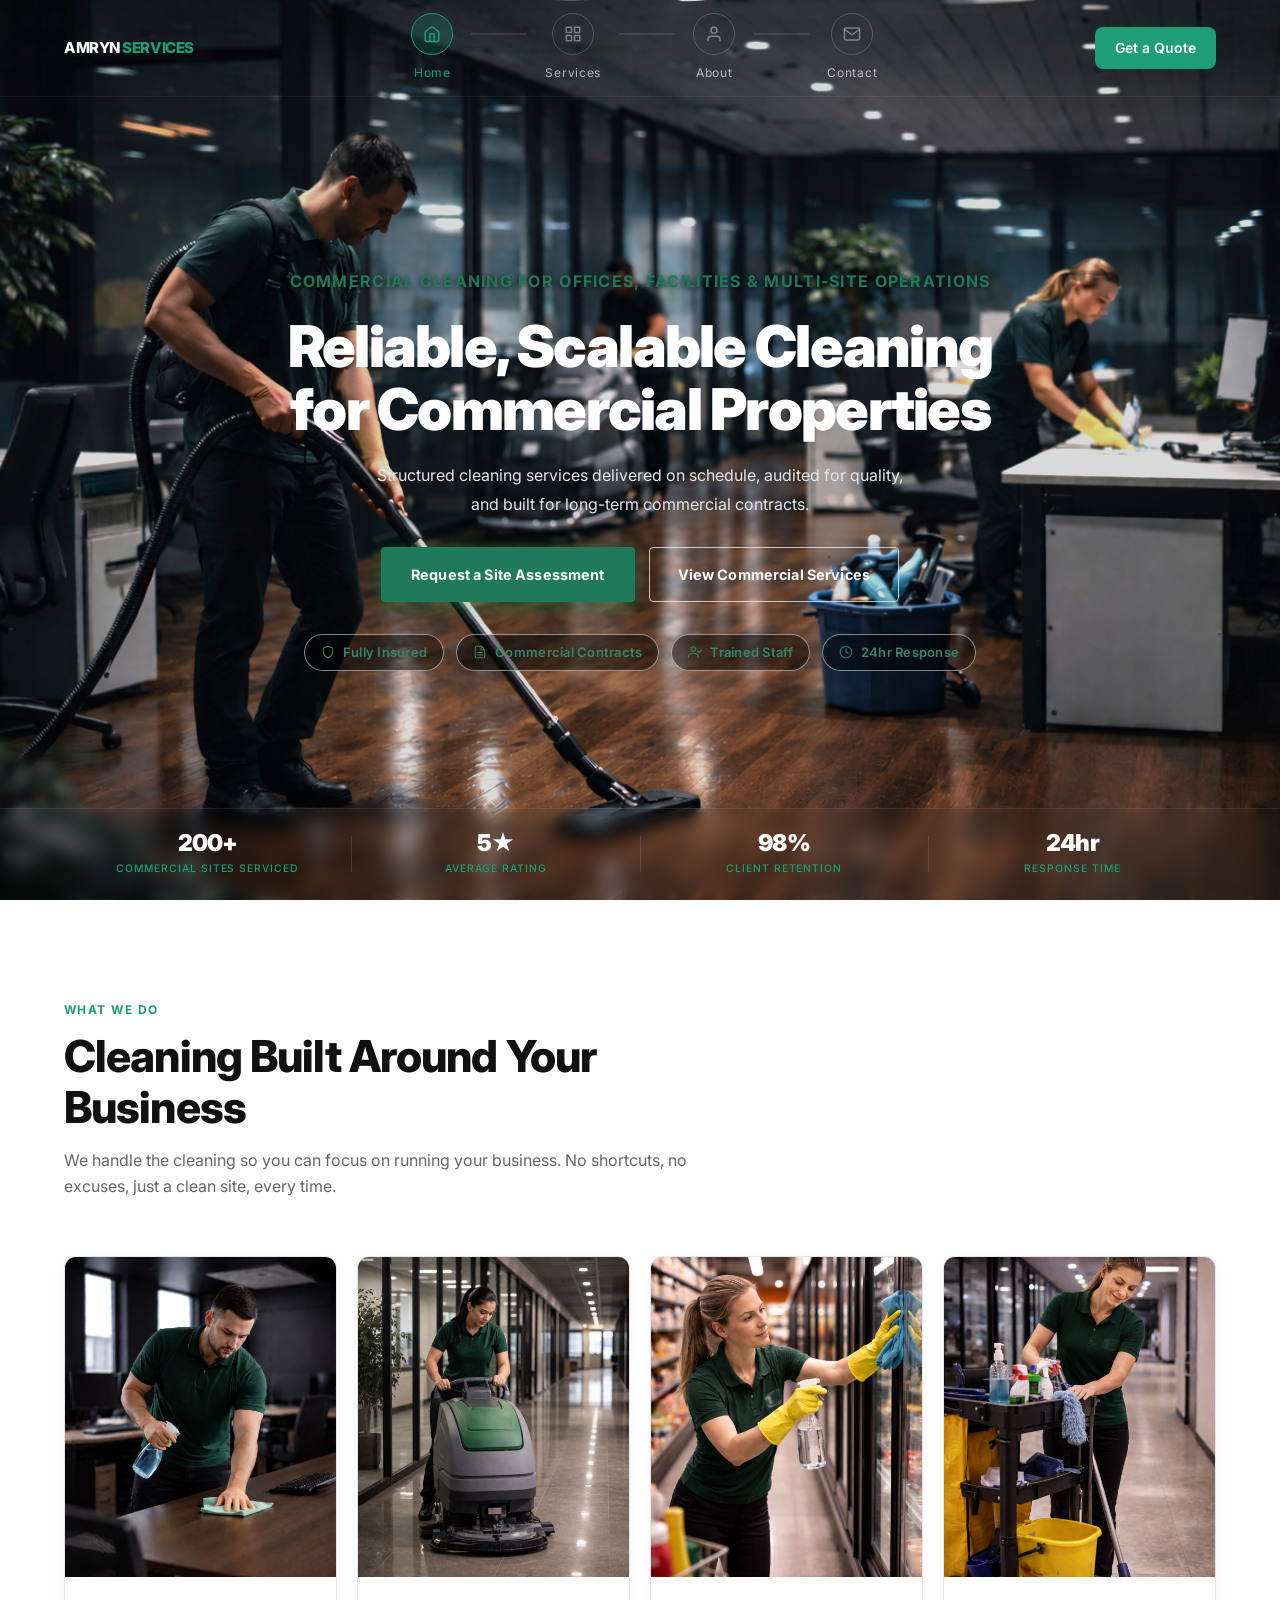
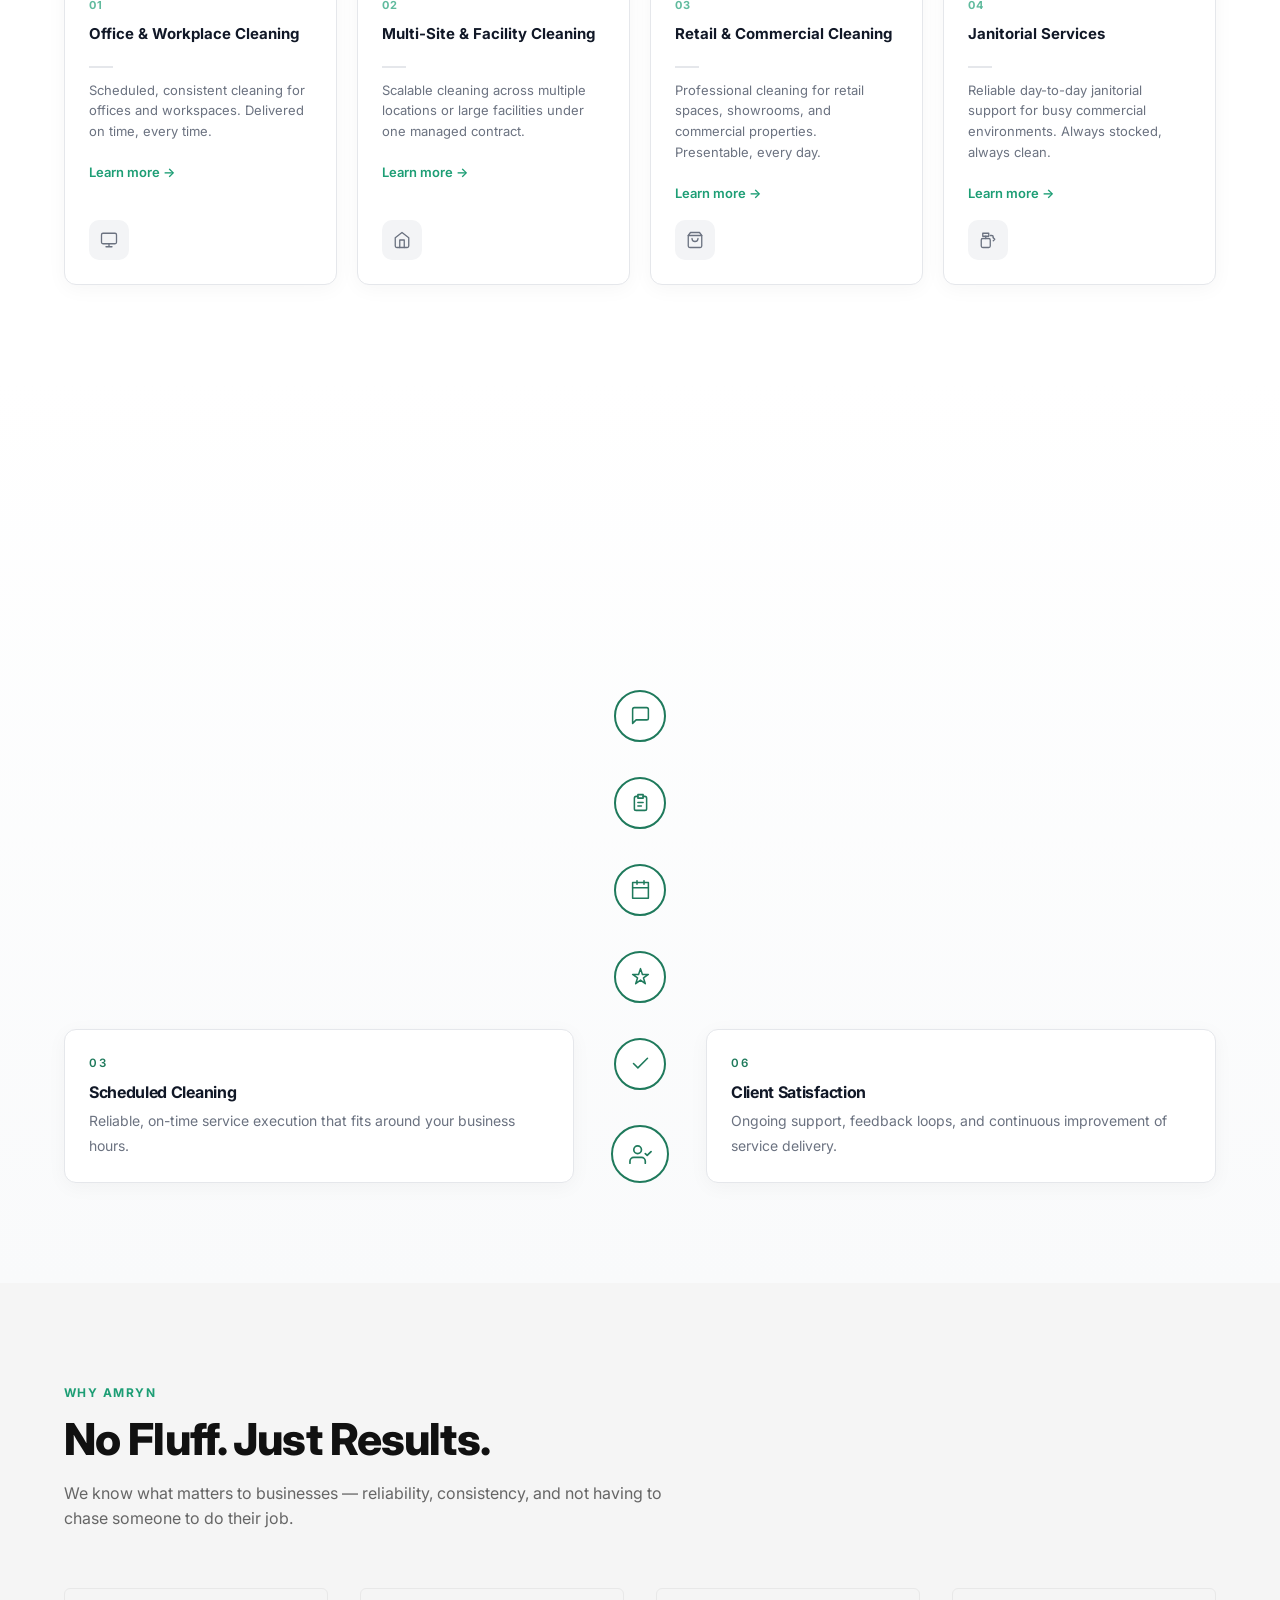
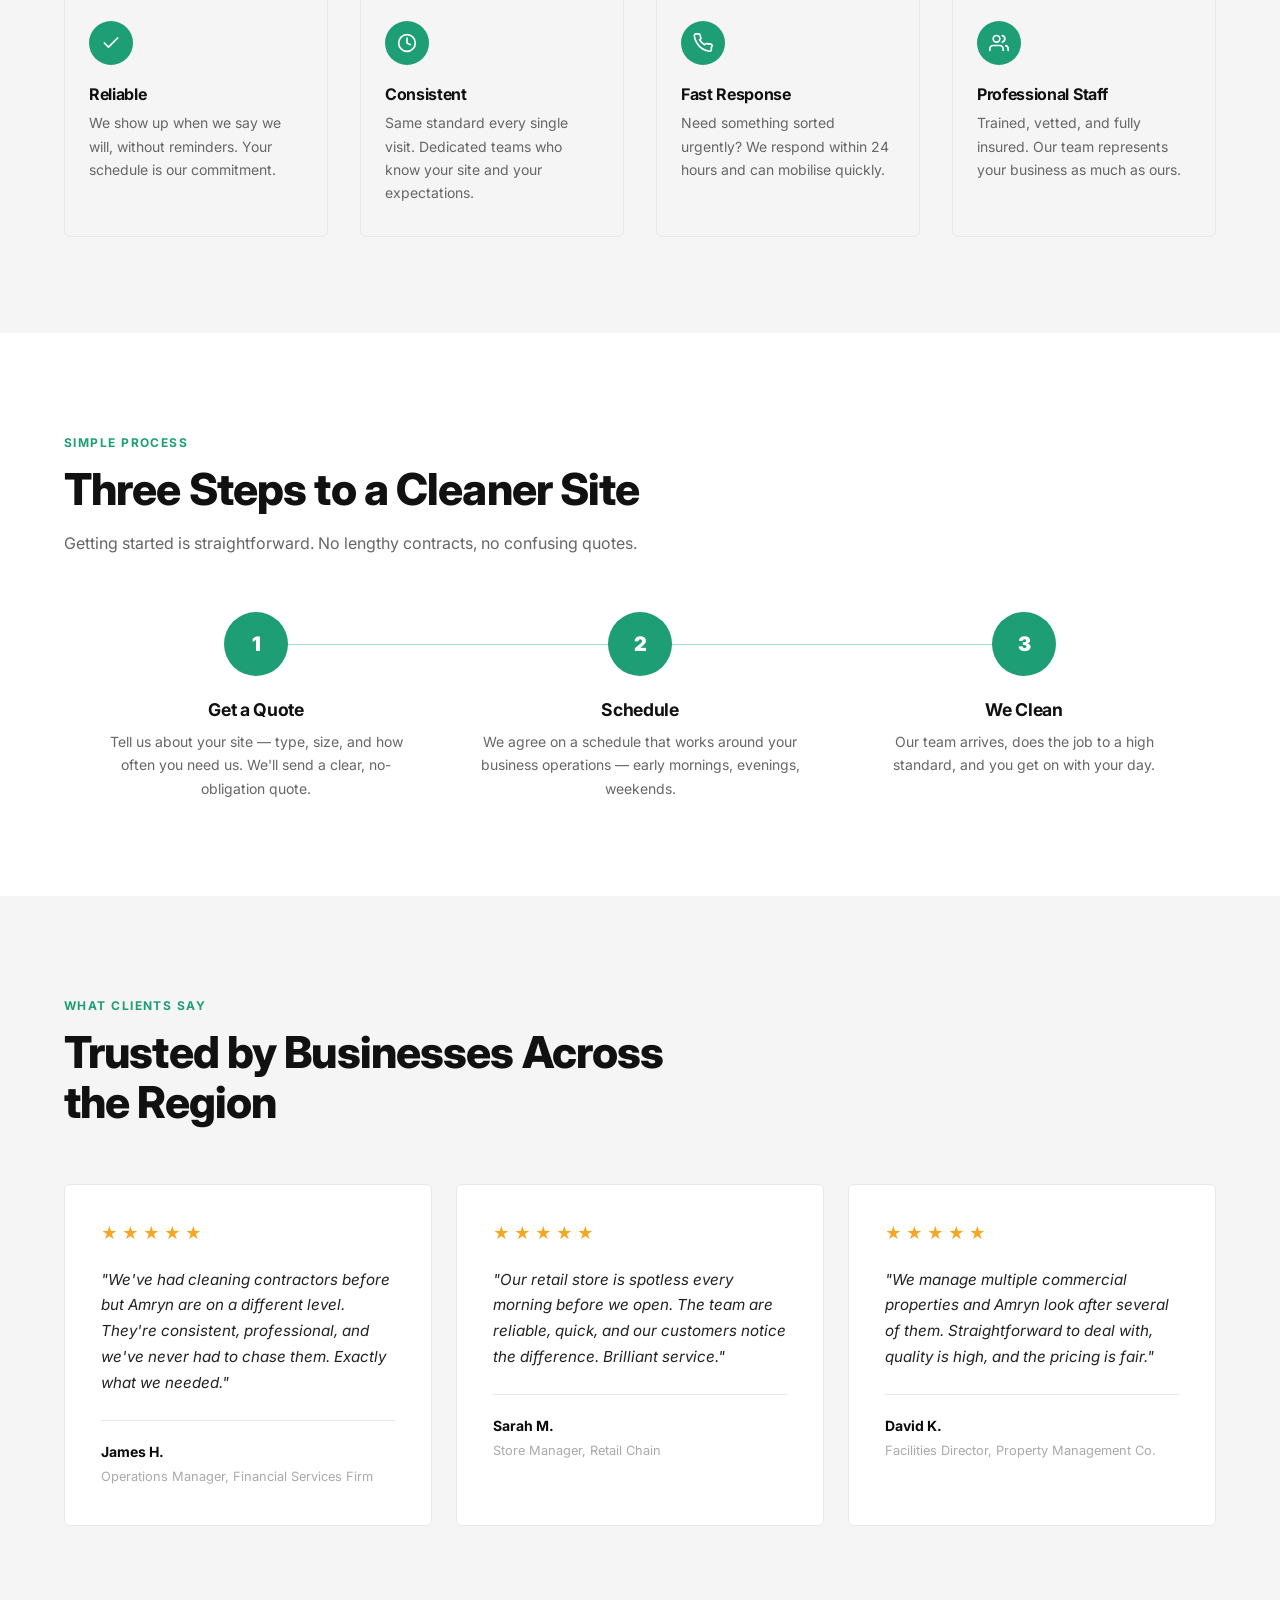
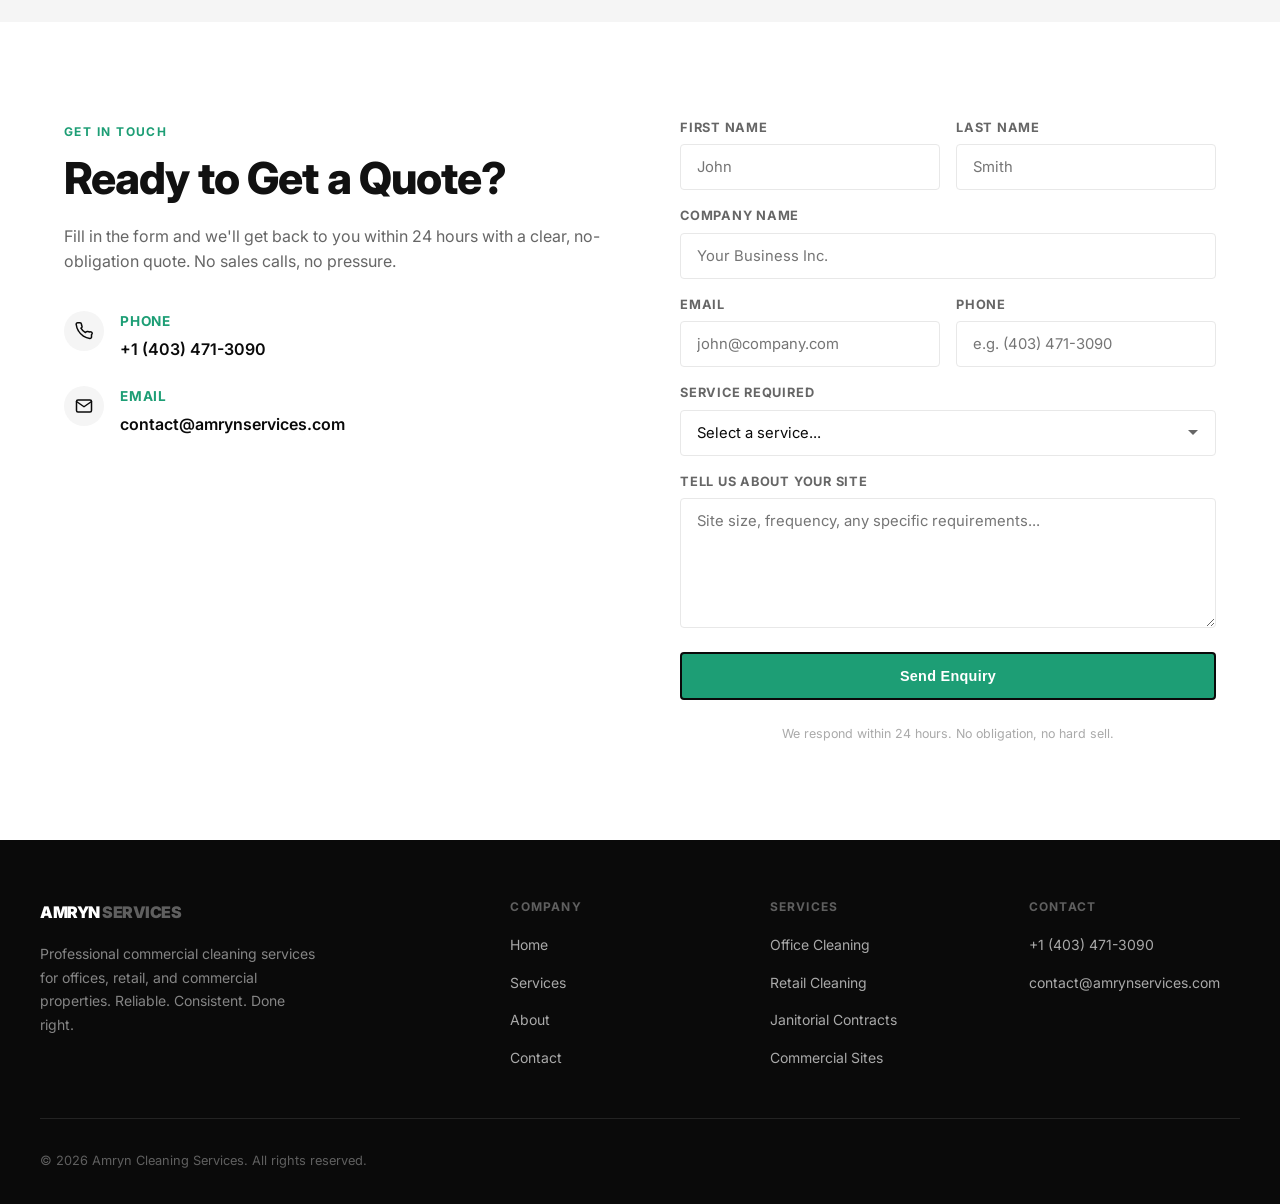
==== commit ede3df66: "fix: trust badge colour lightened 10% to #378569" ====
--- a/index.html
+++ b/index.html
@@ -5,7 +5,7 @@
   <meta name="viewport" content="width=device-width, initial-scale=1.0" />
   <title>Amryn Cleaning Services — Reliable Commercial Cleaning</title>
   <meta name="description" content="Professional commercial cleaning for offices, retail spaces, and commercial properties. Reliable, consistent, and built around your schedule." />
-  <link rel="stylesheet" href="styles.css?v=22" />
+  <link rel="stylesheet" href="styles.css?v=23" />
 </head>
 <body>
 
--- a/styles.css
+++ b/styles.css
@@ -509,7 +509,7 @@
   display: flex;
   align-items: center;
   gap: 8px;
-  color: #1d6b4f;
+  color: #378569;
   font-size: 13px;
   font-weight: 600;
   letter-spacing: 0.02em;
@@ -532,7 +532,7 @@
   width: 14px;
   height: 14px;
   flex-shrink: 0;
-  stroke: #1d6b4f;
+  stroke: #378569;
 }
 
 /* Stats strip — pinned to bottom of hero */
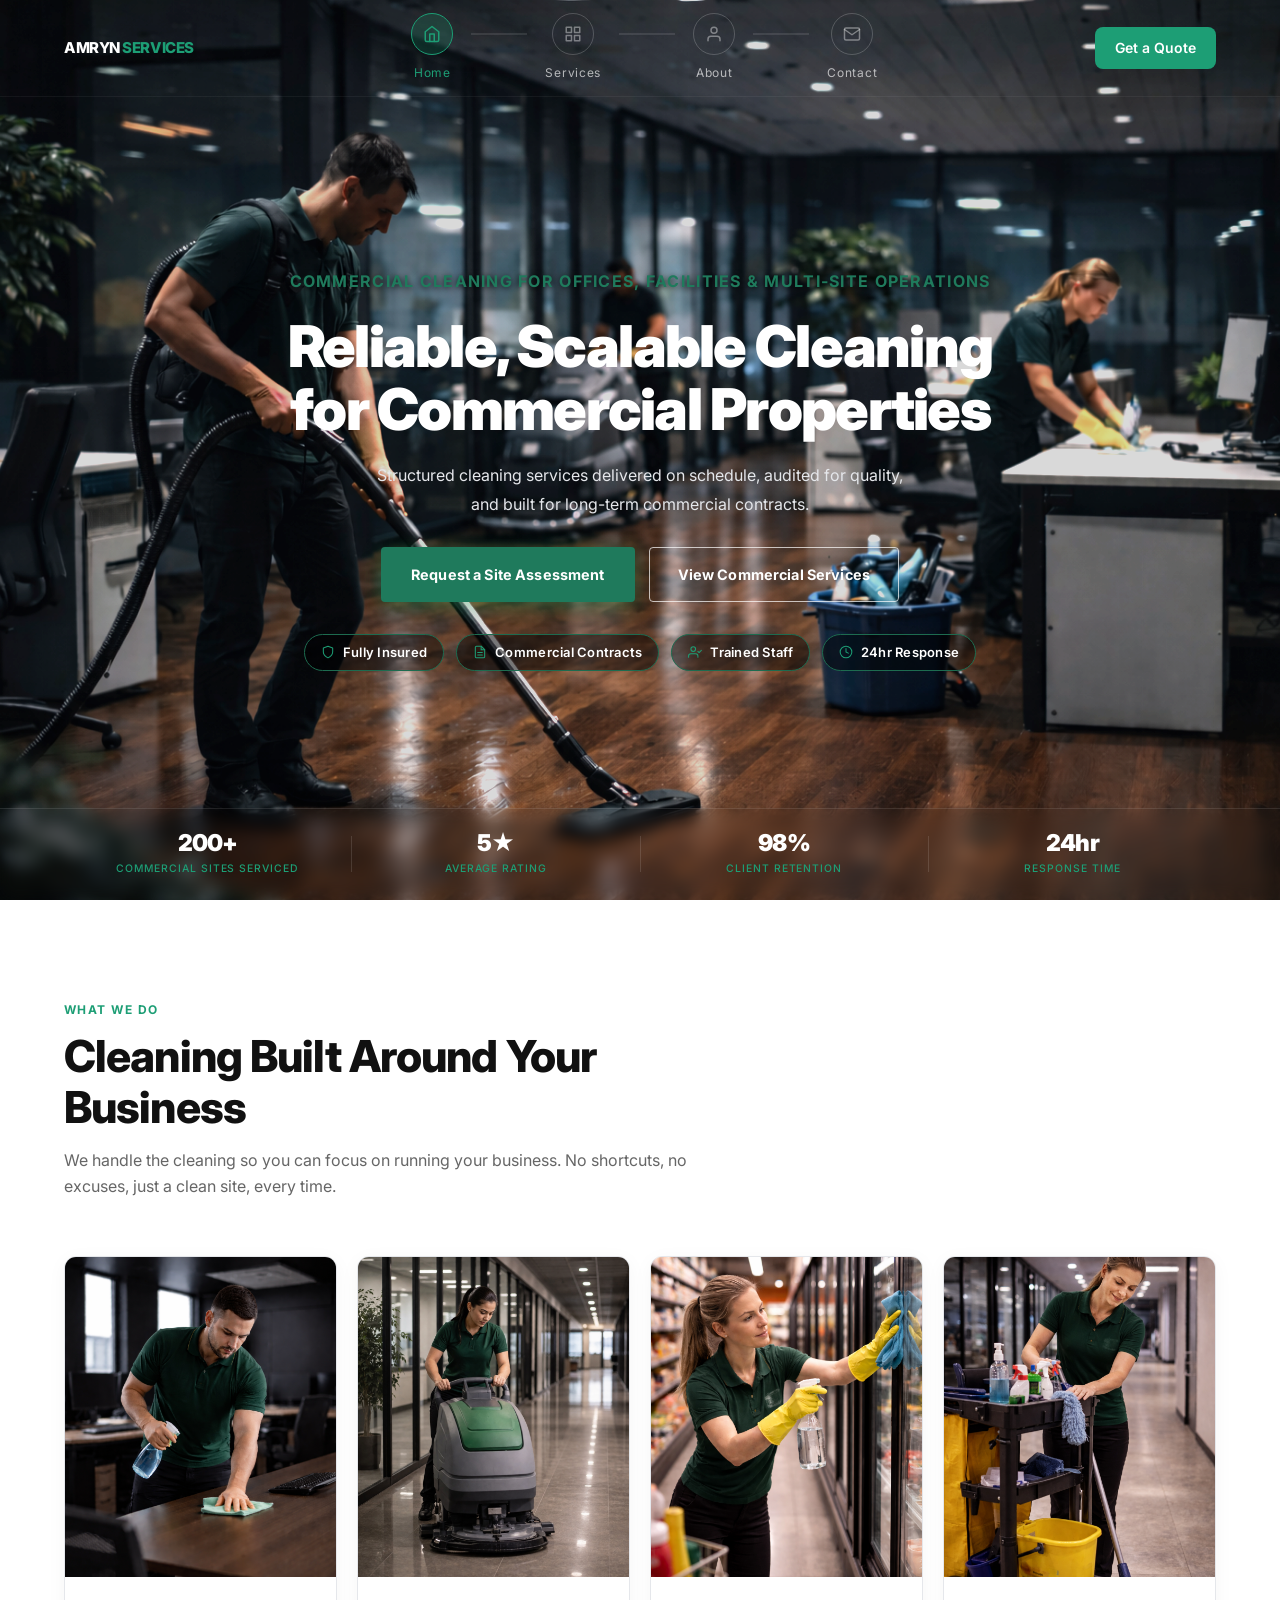
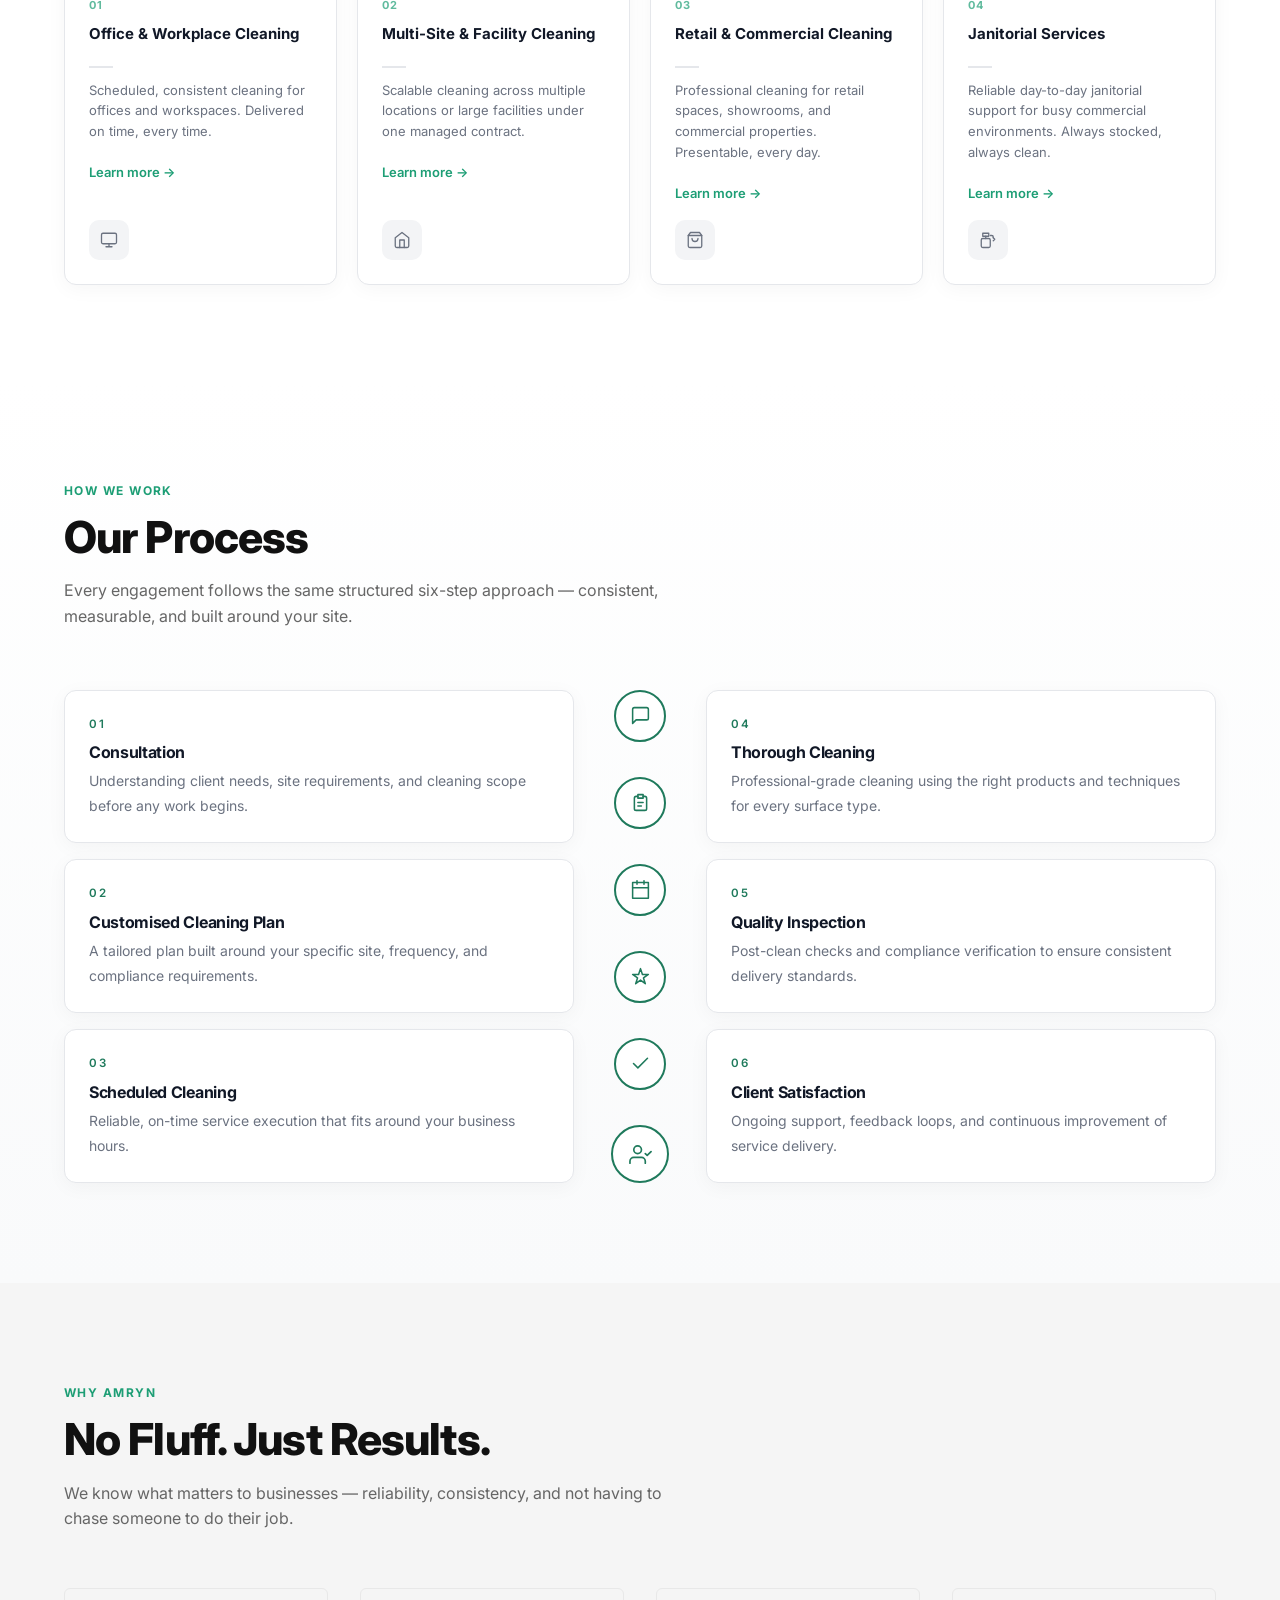
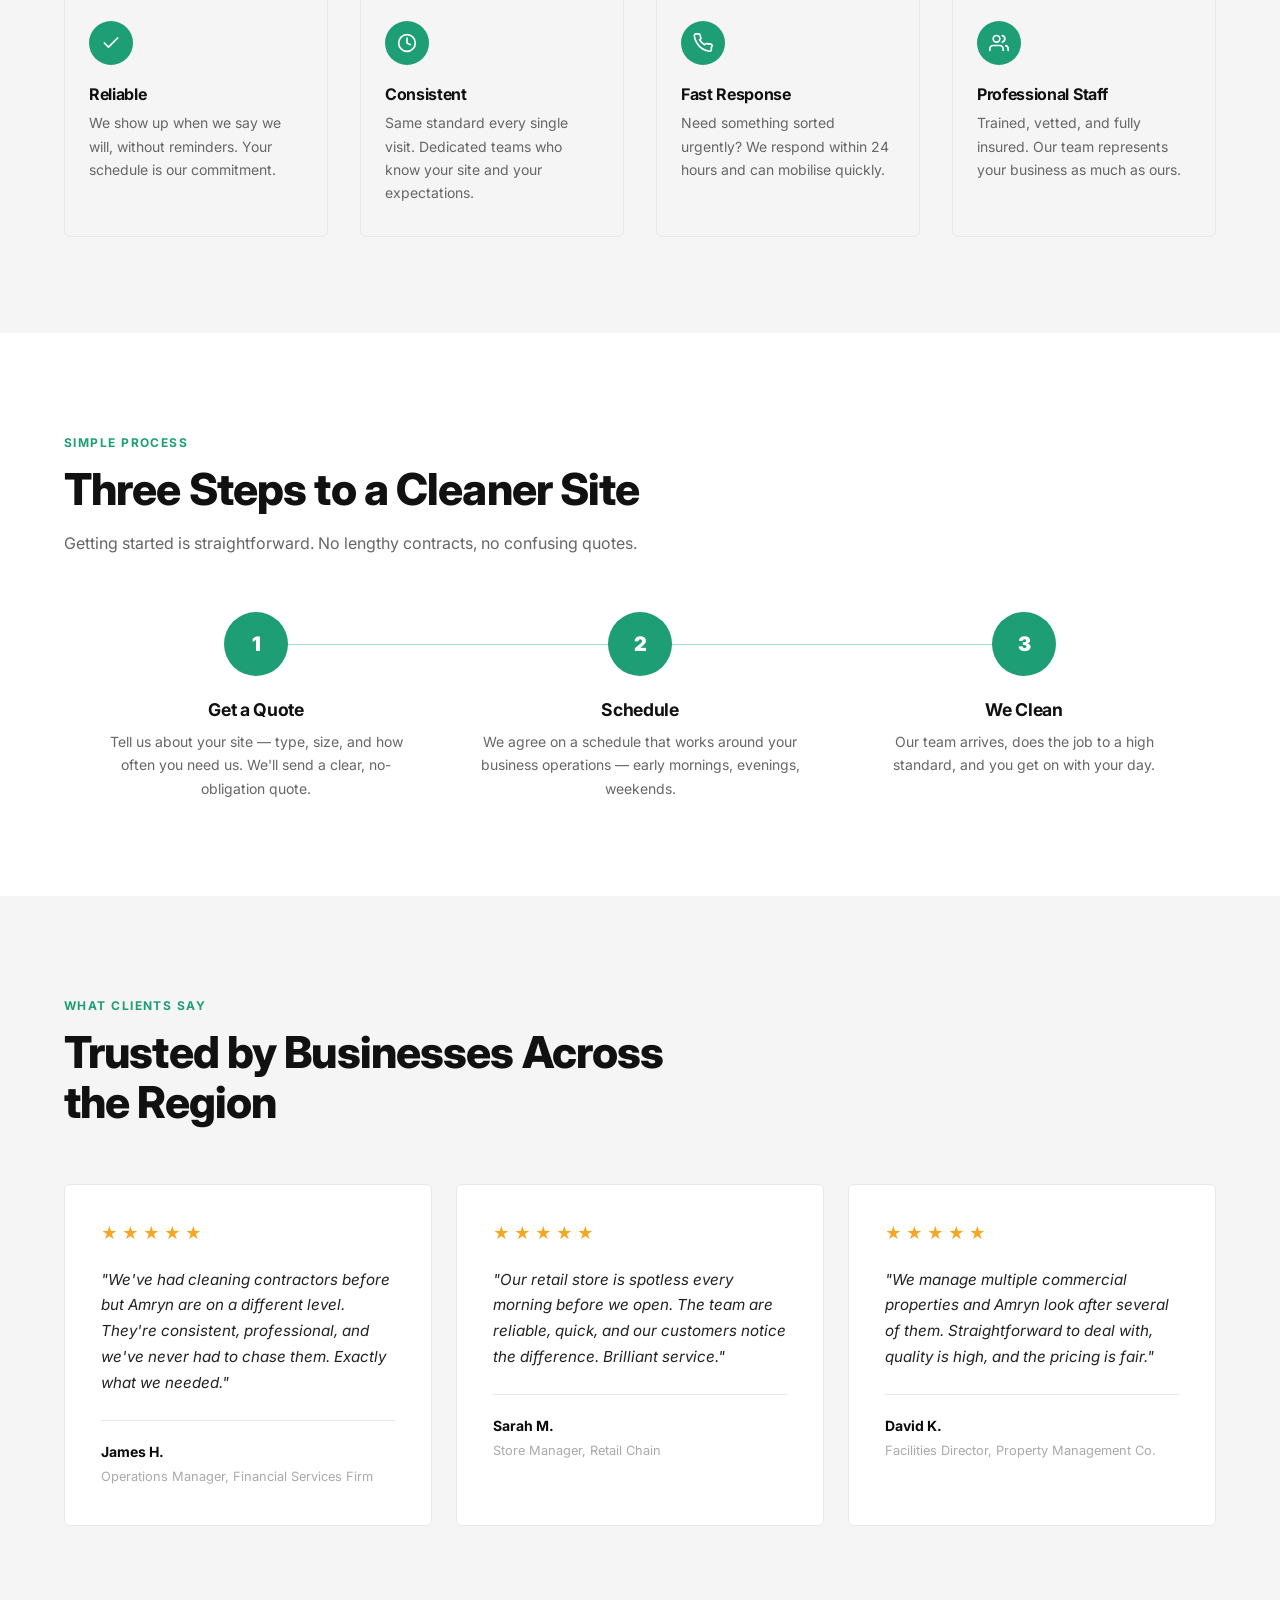
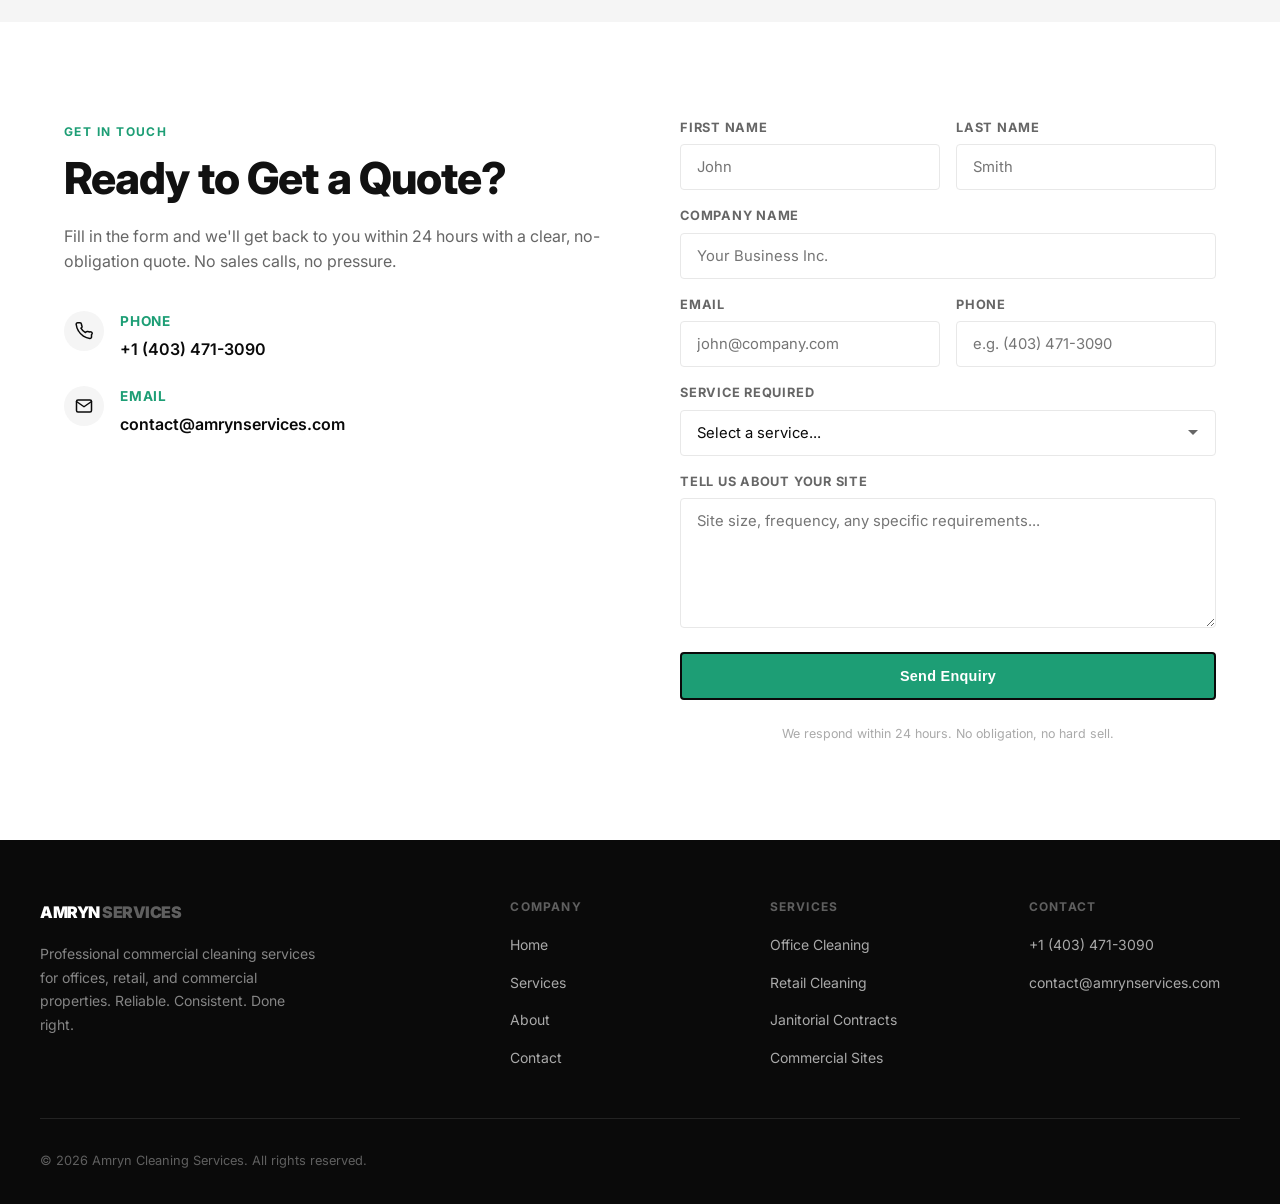
==== commit 92e78577: "fix: trust badges — white text, green icons and border" ====
--- a/index.html
+++ b/index.html
@@ -5,7 +5,7 @@
   <meta name="viewport" content="width=device-width, initial-scale=1.0" />
   <title>Amryn Cleaning Services — Reliable Commercial Cleaning</title>
   <meta name="description" content="Professional commercial cleaning for offices, retail spaces, and commercial properties. Reliable, consistent, and built around your schedule." />
-  <link rel="stylesheet" href="styles.css?v=23" />
+  <link rel="stylesheet" href="styles.css?v=24" />
 </head>
 <body>
 
--- a/styles.css
+++ b/styles.css
@@ -509,12 +509,12 @@
   display: flex;
   align-items: center;
   gap: 8px;
-  color: #378569;
+  color: #ffffff;
   font-size: 13px;
   font-weight: 600;
   letter-spacing: 0.02em;
   background: rgba(0,0,0,0.45);
-  border: 1px solid rgba(255,255,255,0.5);
+  border: 1px solid #1d6b4f;
   border-radius: 999px;
   padding: 7px 16px;
   backdrop-filter: blur(8px);
@@ -525,14 +525,14 @@
 
 .hero__trust-item:hover {
   background: rgba(0,0,0,0.6);
-  border-color: rgba(255,255,255,0.75);
+  border-color: #1D9E75;
 }
 
 .hero__trust-item svg {
   width: 14px;
   height: 14px;
   flex-shrink: 0;
-  stroke: #378569;
+  stroke: #1D9E75;
 }
 
 /* Stats strip — pinned to bottom of hero */
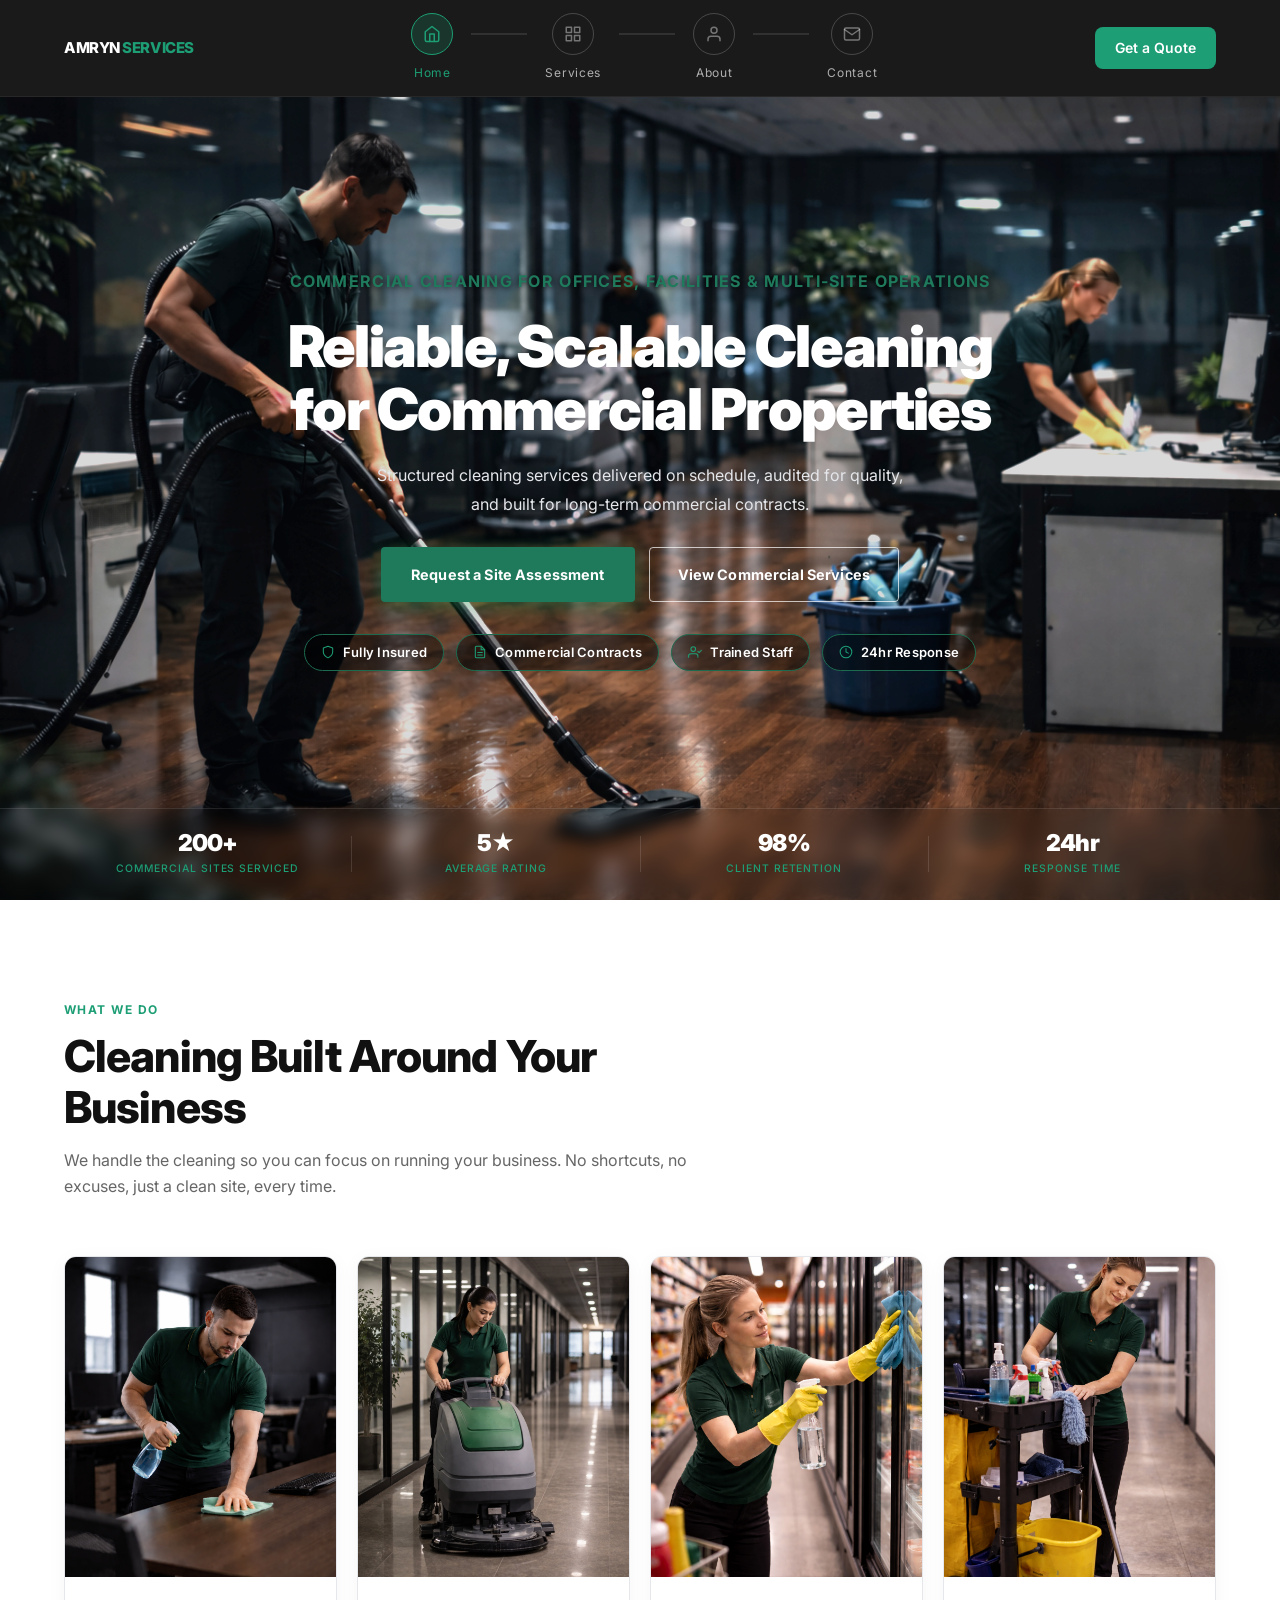
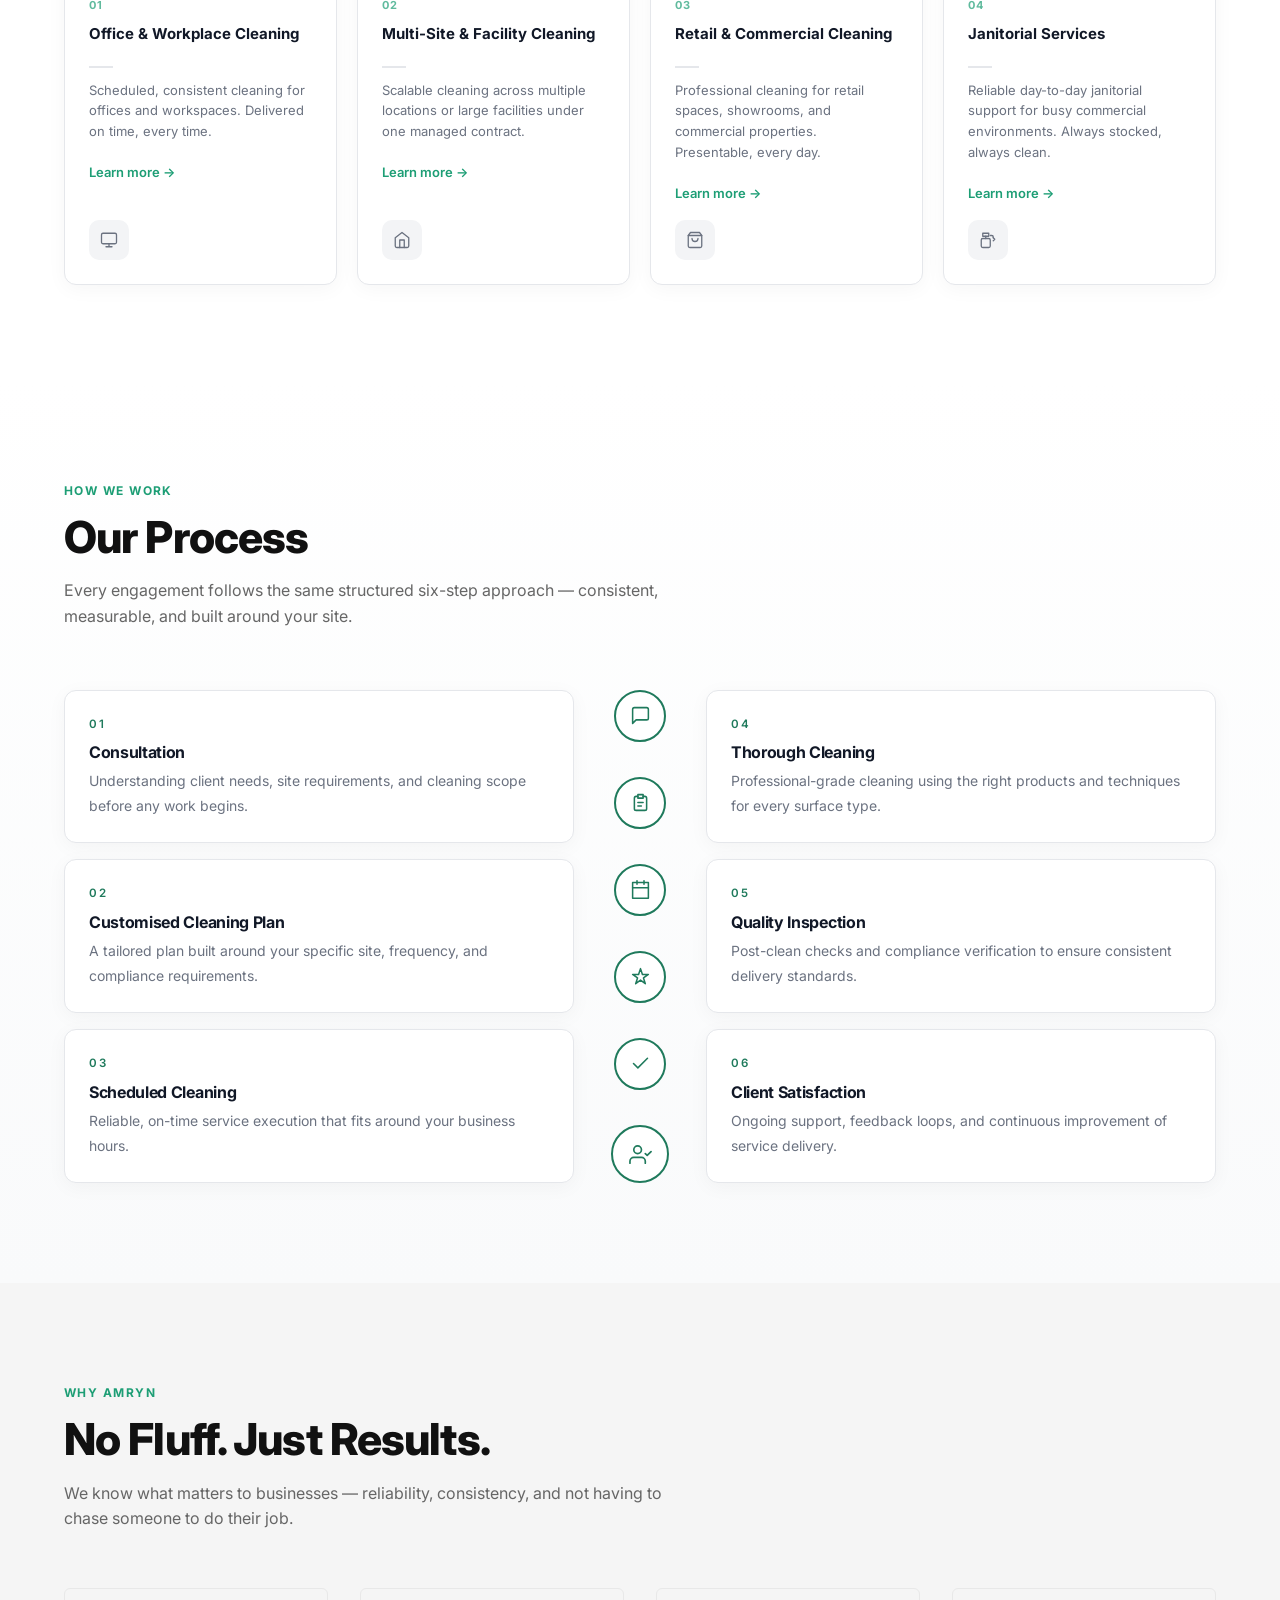
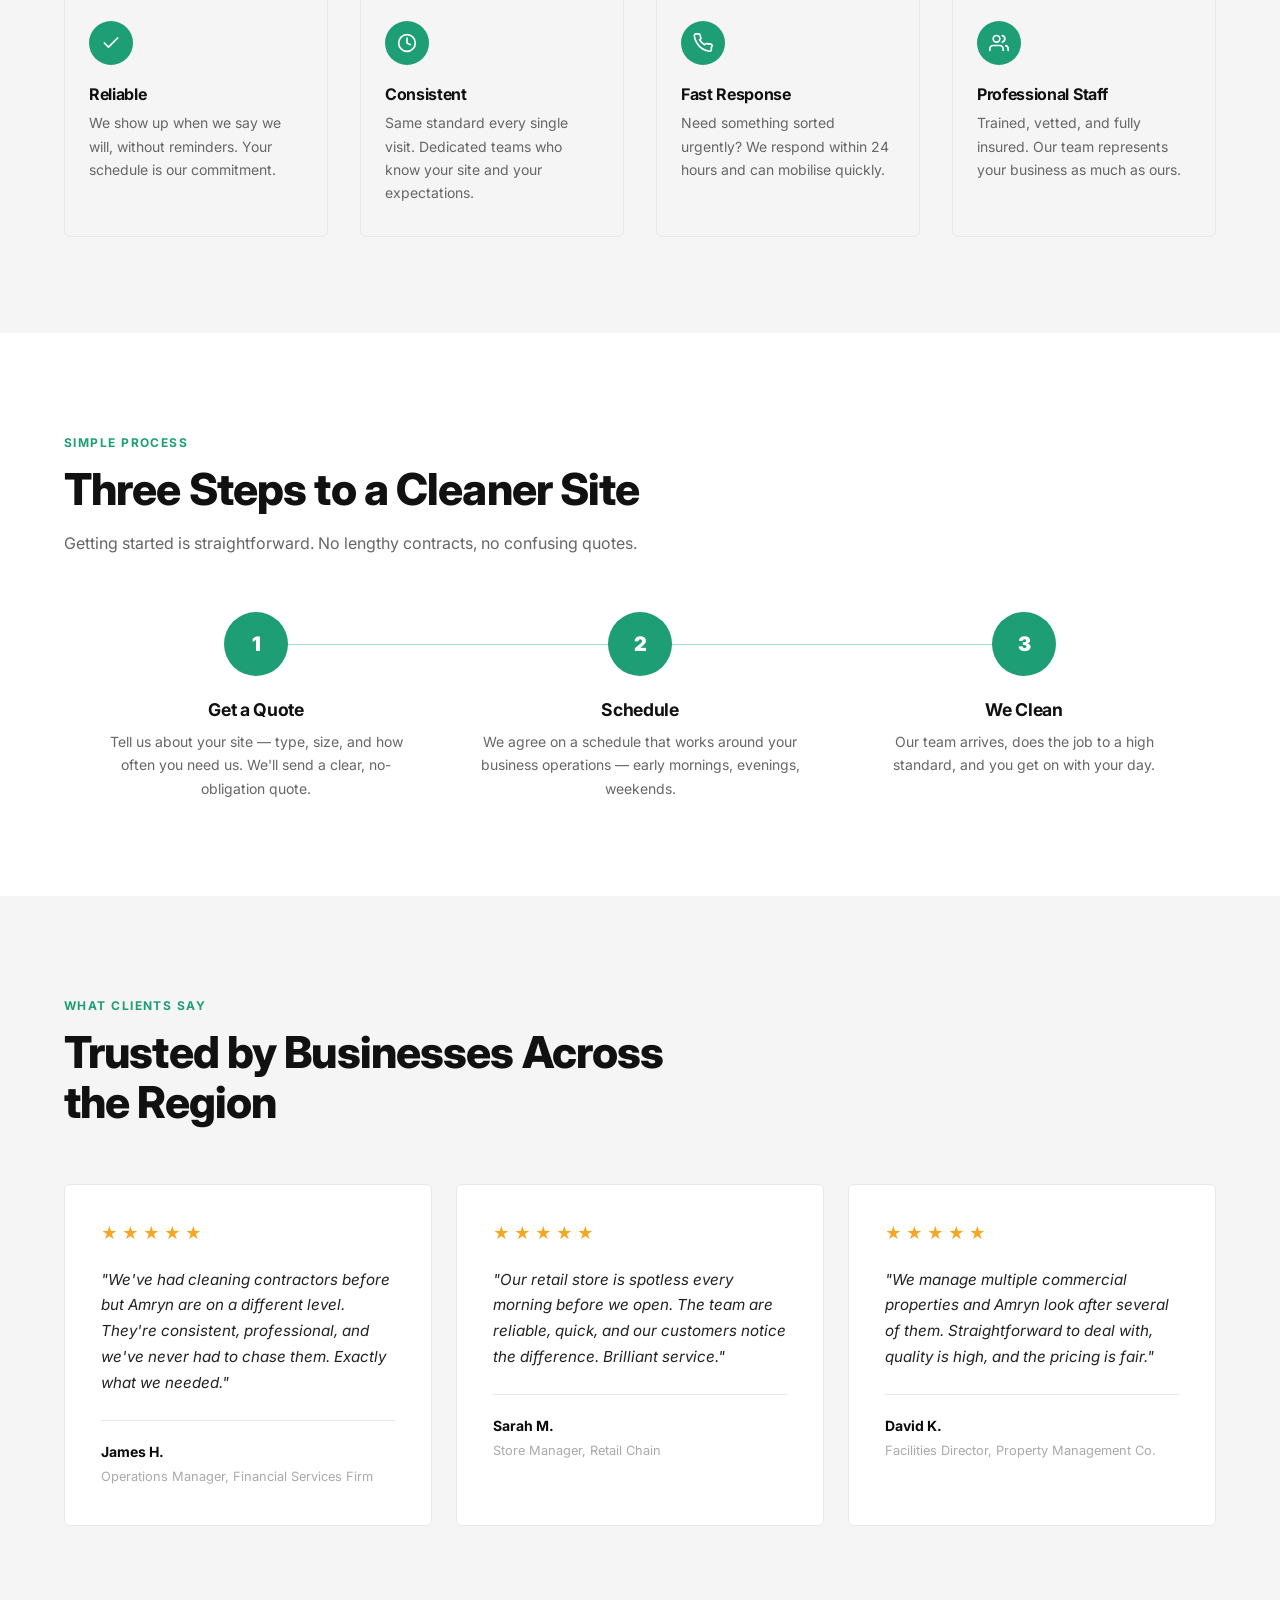
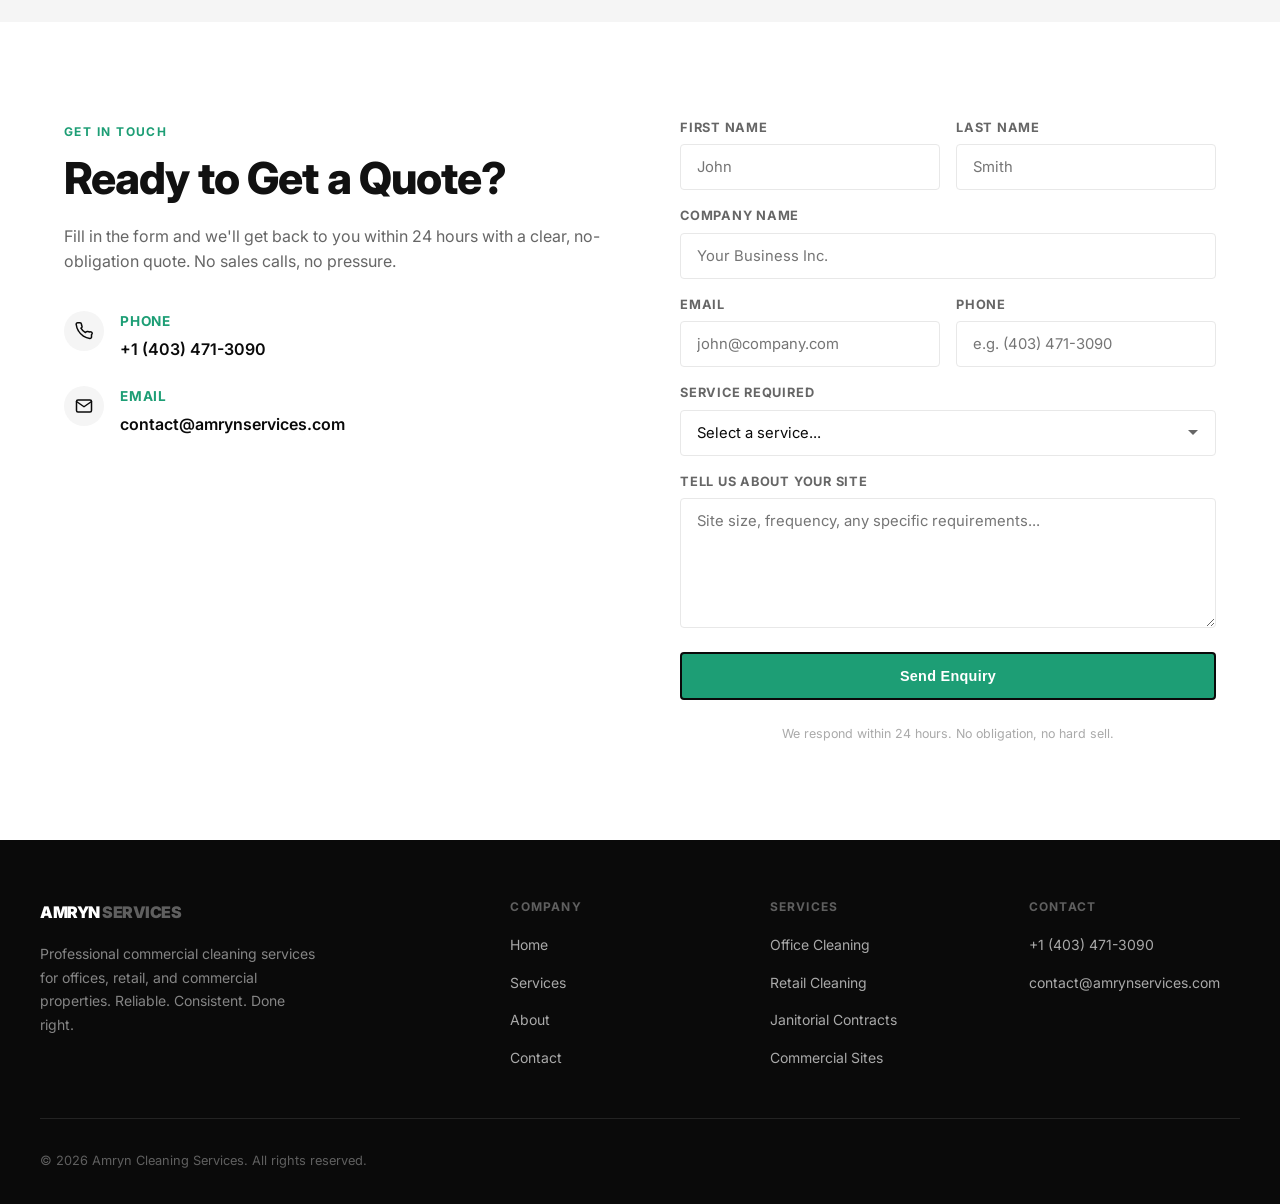
==== commit 8ff6b4a7: "fix: consistent dark fixed nav across all pages" ====
--- a/index.html
+++ b/index.html
@@ -5,7 +5,7 @@
   <meta name="viewport" content="width=device-width, initial-scale=1.0" />
   <title>Amryn Cleaning Services — Reliable Commercial Cleaning</title>
   <meta name="description" content="Professional commercial cleaning for offices, retail spaces, and commercial properties. Reliable, consistent, and built around your schedule." />
-  <link rel="stylesheet" href="styles.css?v=24" />
+  <link rel="stylesheet" href="styles.css?v=25" />
 </head>
 <body>
 
--- a/styles.css
+++ b/styles.css
@@ -158,25 +158,21 @@
    ============================================= */
 
 .nav {
-  position: absolute;
+  position: fixed;
   top: 0;
   left: 0;
   width: 100%;
   z-index: 100;
-  background: transparent;
-  border-bottom: 1px solid rgba(255,255,255,0.05);
+  background: #1a1a1a;
+  border-bottom: 1px solid rgba(255,255,255,0.06);
   padding: 14px 0;
-  transition: background 0.3s ease, padding 0.3s ease, box-shadow 0.3s ease;
+  transition: box-shadow 0.3s ease, padding 0.3s ease;
 }
 
 .nav--scrolled {
-  position: fixed;
-  background: rgba(0,0,0,0.85);
-  backdrop-filter: blur(10px);
-  -webkit-backdrop-filter: blur(10px);
   padding: 10px 0;
-  border-bottom: 1px solid rgba(255,255,255,0.08);
-  box-shadow: 0 2px 20px rgba(0,0,0,0.3);
+  box-shadow: 0 2px 20px rgba(0,0,0,0.4);
+  border-bottom-color: rgba(255,255,255,0.1);
 }
 
 .nav__inner {
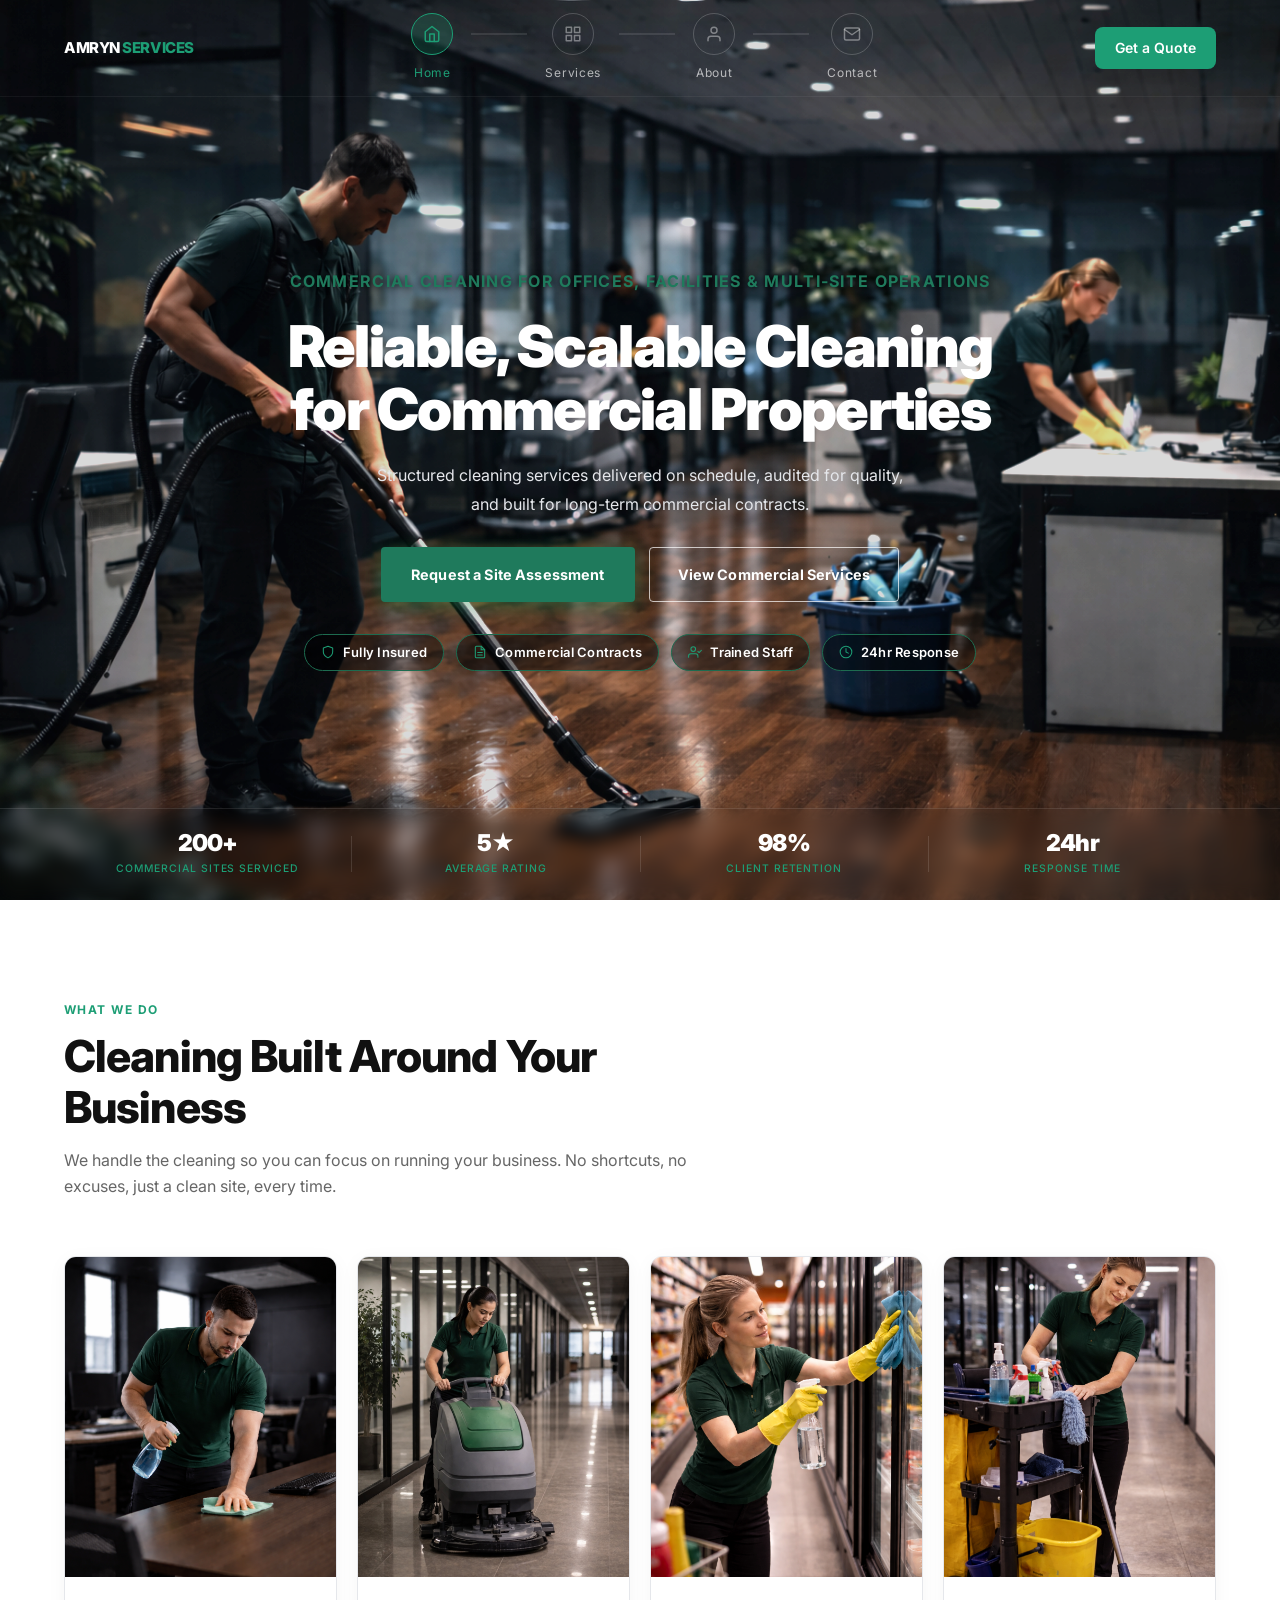
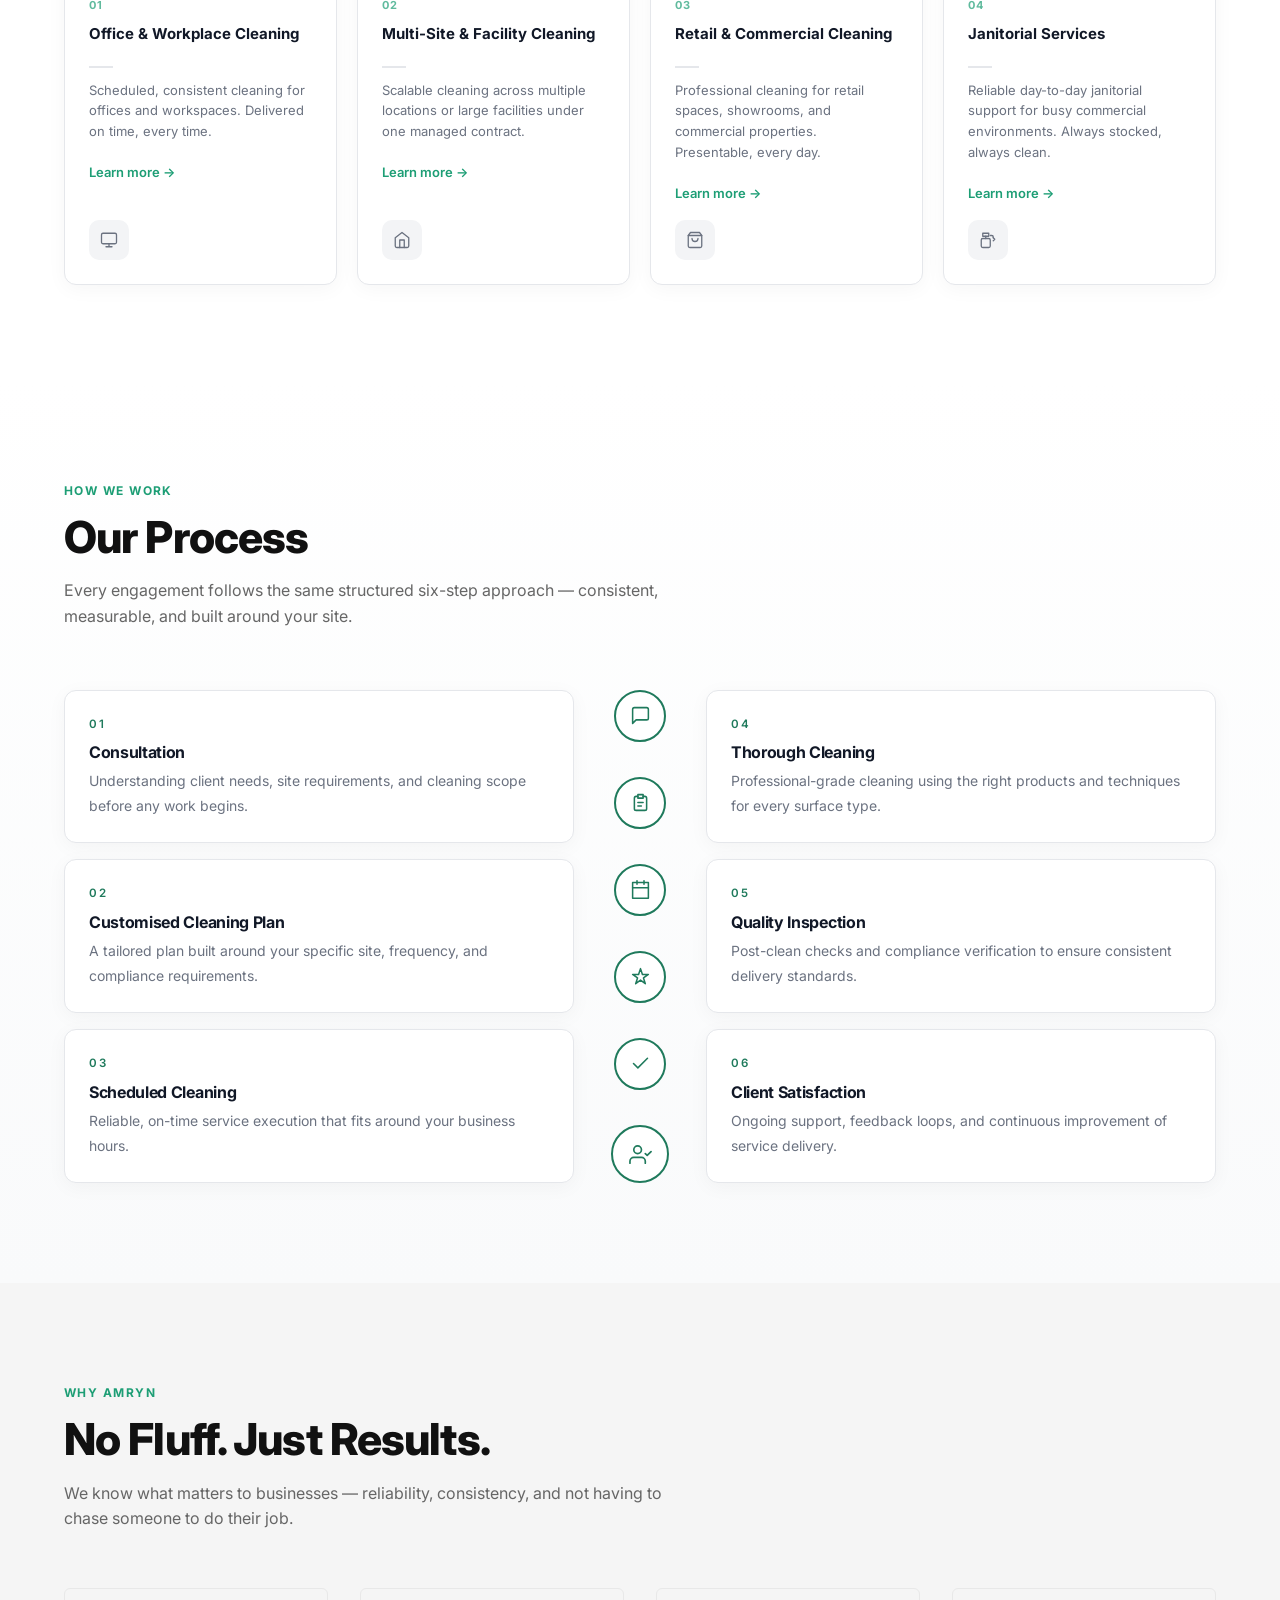
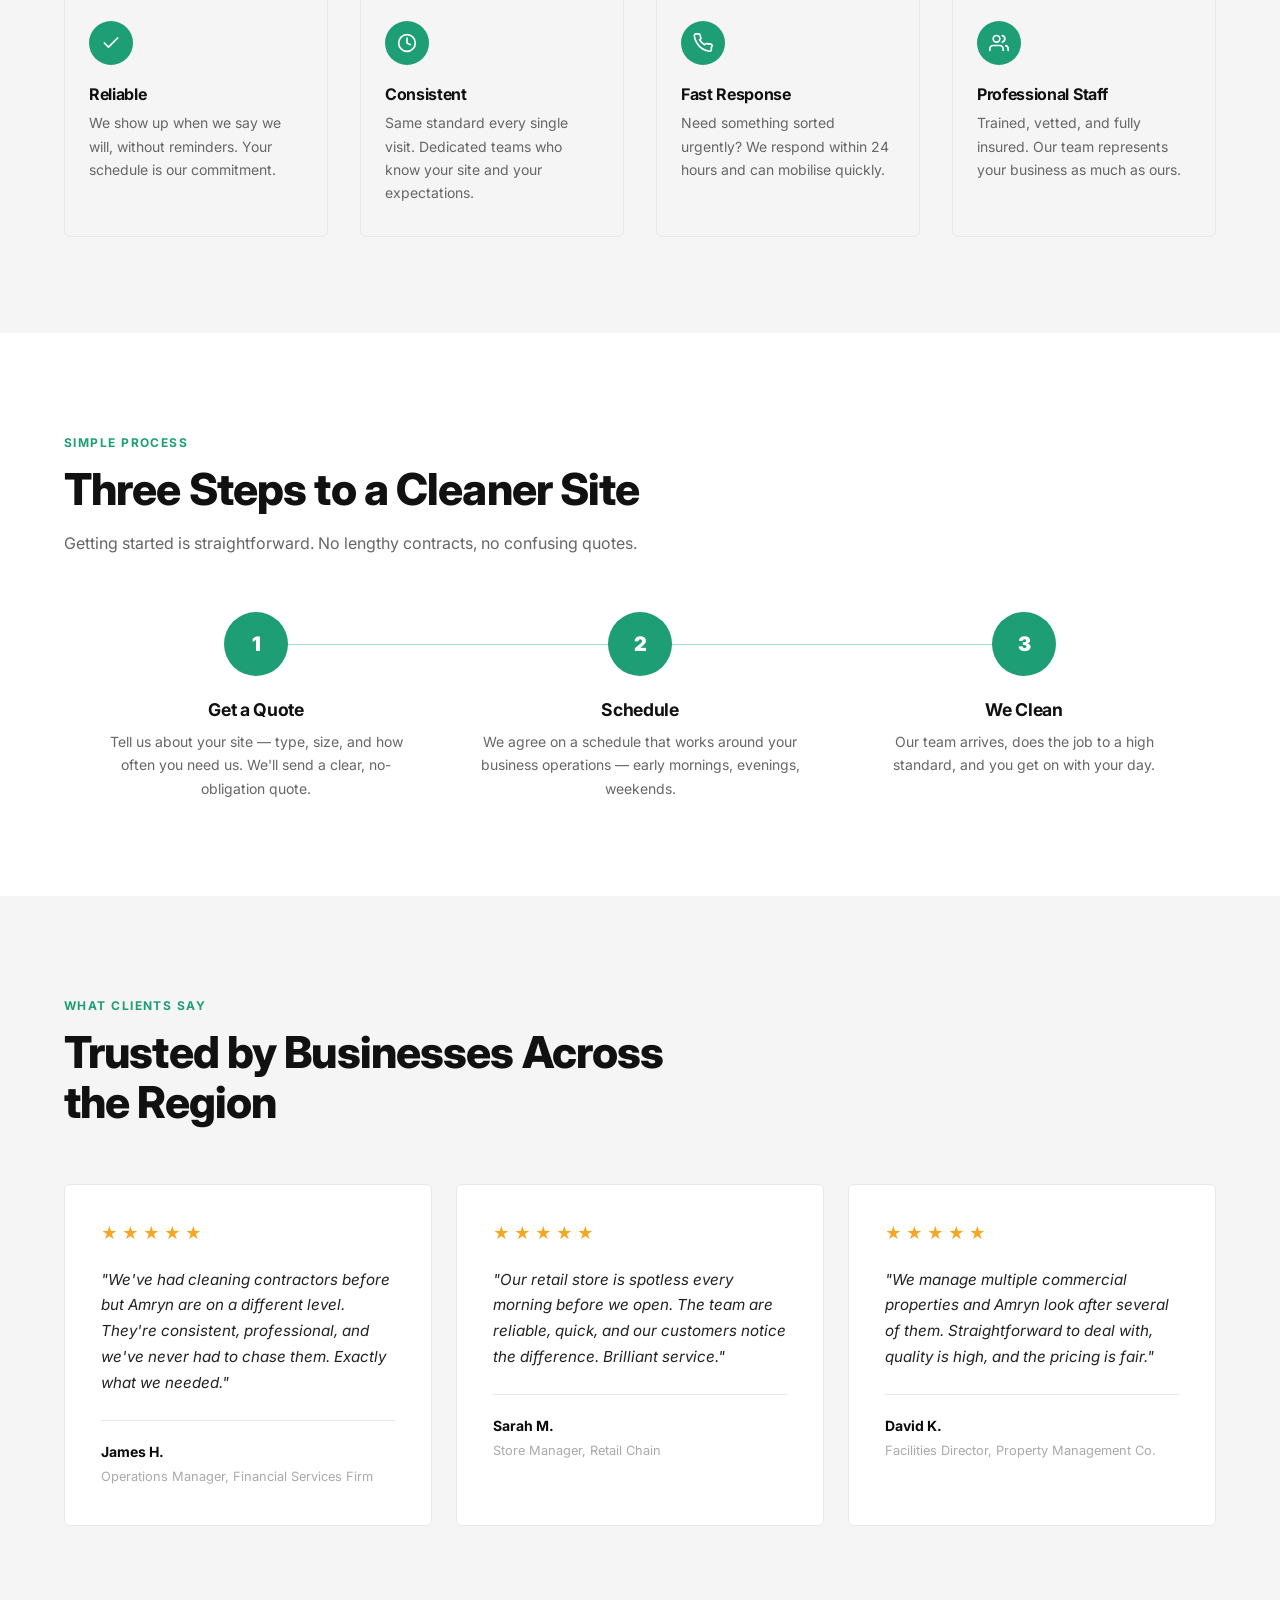
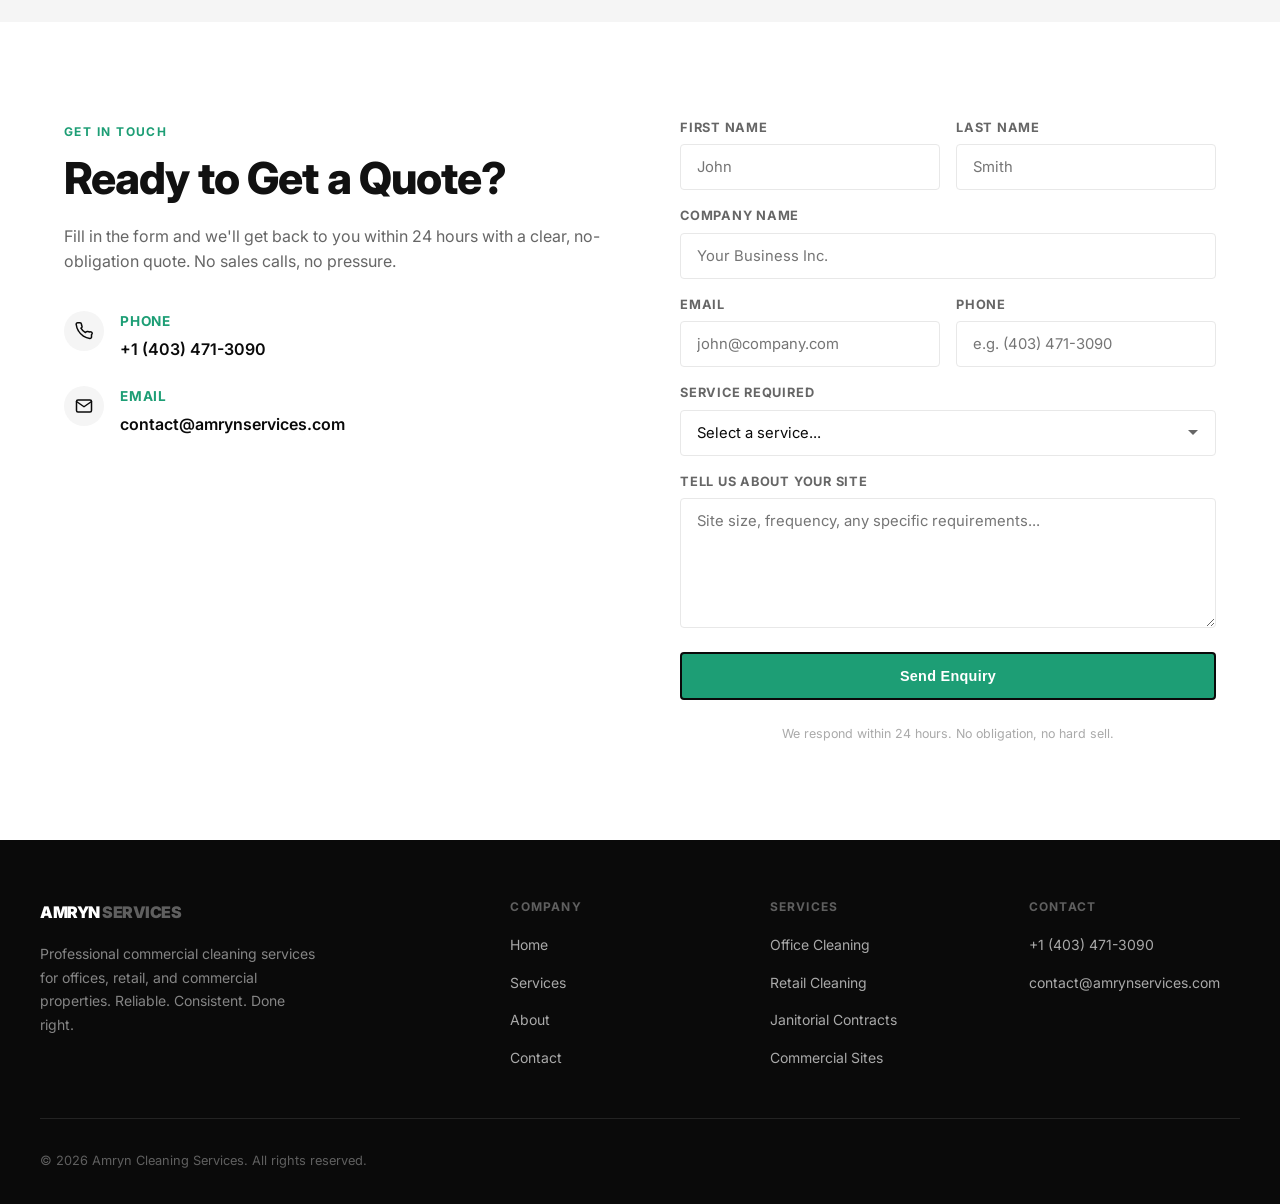
==== commit 8c4072cd: "Revert "fix: consistent dark fixed nav across all pages" This reverts commit 8ff6b4a78032890f8ec8ec1" ====
--- a/index.html
+++ b/index.html
@@ -5,7 +5,7 @@
   <meta name="viewport" content="width=device-width, initial-scale=1.0" />
   <title>Amryn Cleaning Services — Reliable Commercial Cleaning</title>
   <meta name="description" content="Professional commercial cleaning for offices, retail spaces, and commercial properties. Reliable, consistent, and built around your schedule." />
-  <link rel="stylesheet" href="styles.css?v=25" />
+  <link rel="stylesheet" href="styles.css?v=24" />
 </head>
 <body>
 
--- a/styles.css
+++ b/styles.css
@@ -158,21 +158,25 @@
    ============================================= */
 
 .nav {
-  position: fixed;
+  position: absolute;
   top: 0;
   left: 0;
   width: 100%;
   z-index: 100;
-  background: #1a1a1a;
-  border-bottom: 1px solid rgba(255,255,255,0.06);
+  background: transparent;
+  border-bottom: 1px solid rgba(255,255,255,0.05);
   padding: 14px 0;
-  transition: box-shadow 0.3s ease, padding 0.3s ease;
+  transition: background 0.3s ease, padding 0.3s ease, box-shadow 0.3s ease;
 }
 
 .nav--scrolled {
+  position: fixed;
+  background: rgba(0,0,0,0.85);
+  backdrop-filter: blur(10px);
+  -webkit-backdrop-filter: blur(10px);
   padding: 10px 0;
-  box-shadow: 0 2px 20px rgba(0,0,0,0.4);
-  border-bottom-color: rgba(255,255,255,0.1);
+  border-bottom: 1px solid rgba(255,255,255,0.08);
+  box-shadow: 0 2px 20px rgba(0,0,0,0.3);
 }
 
 .nav__inner {
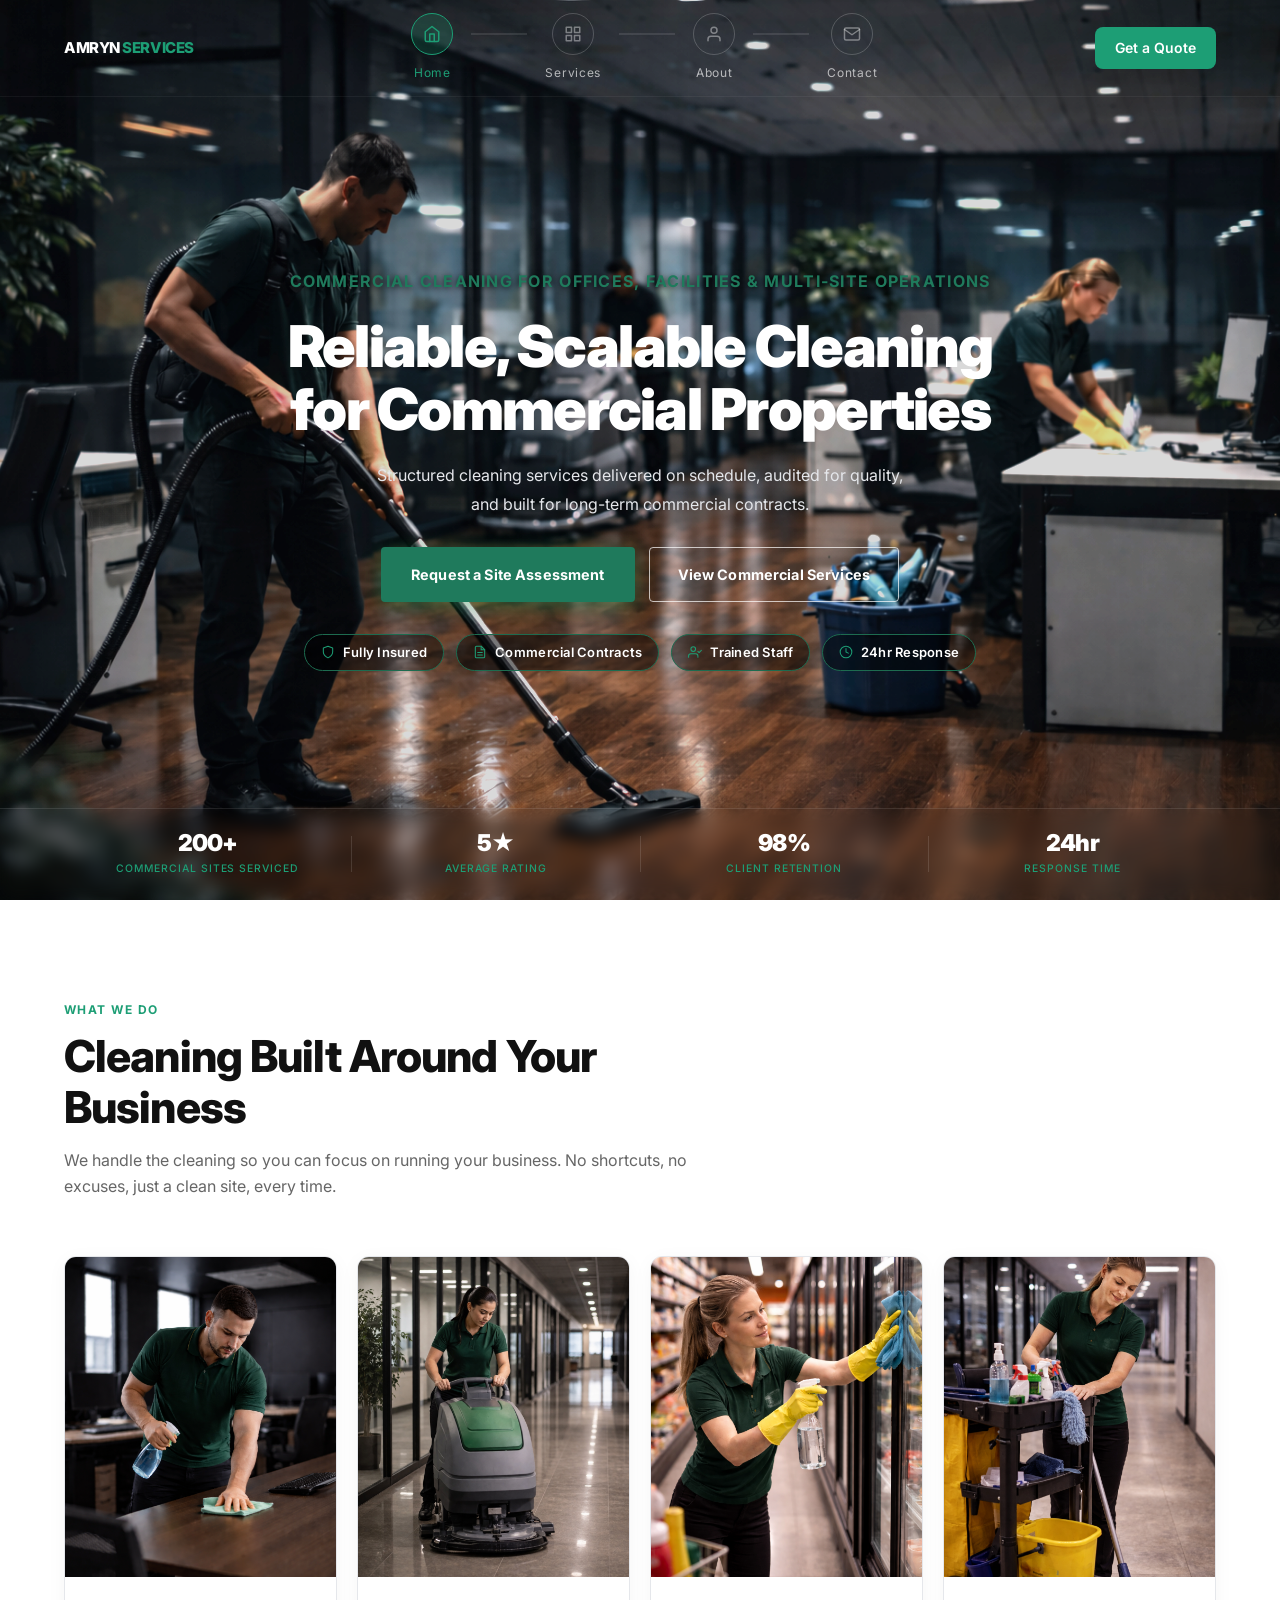
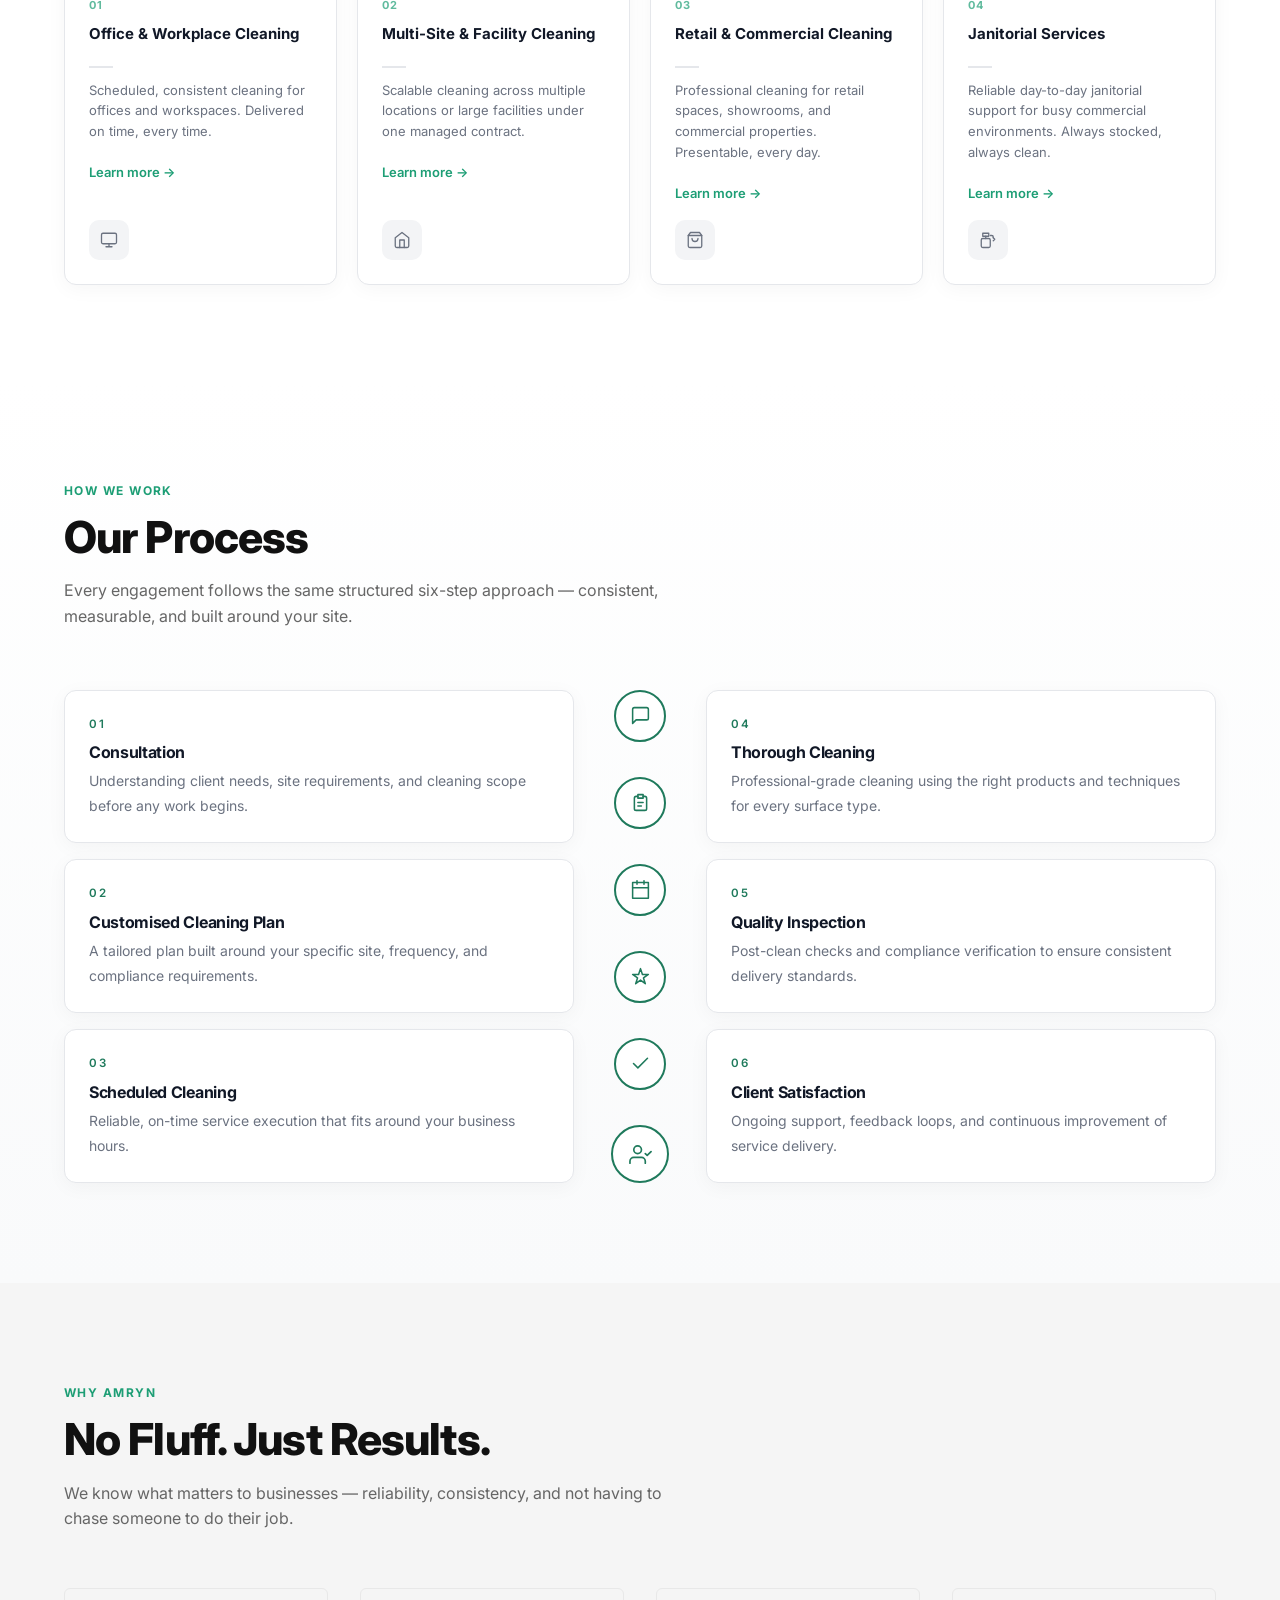
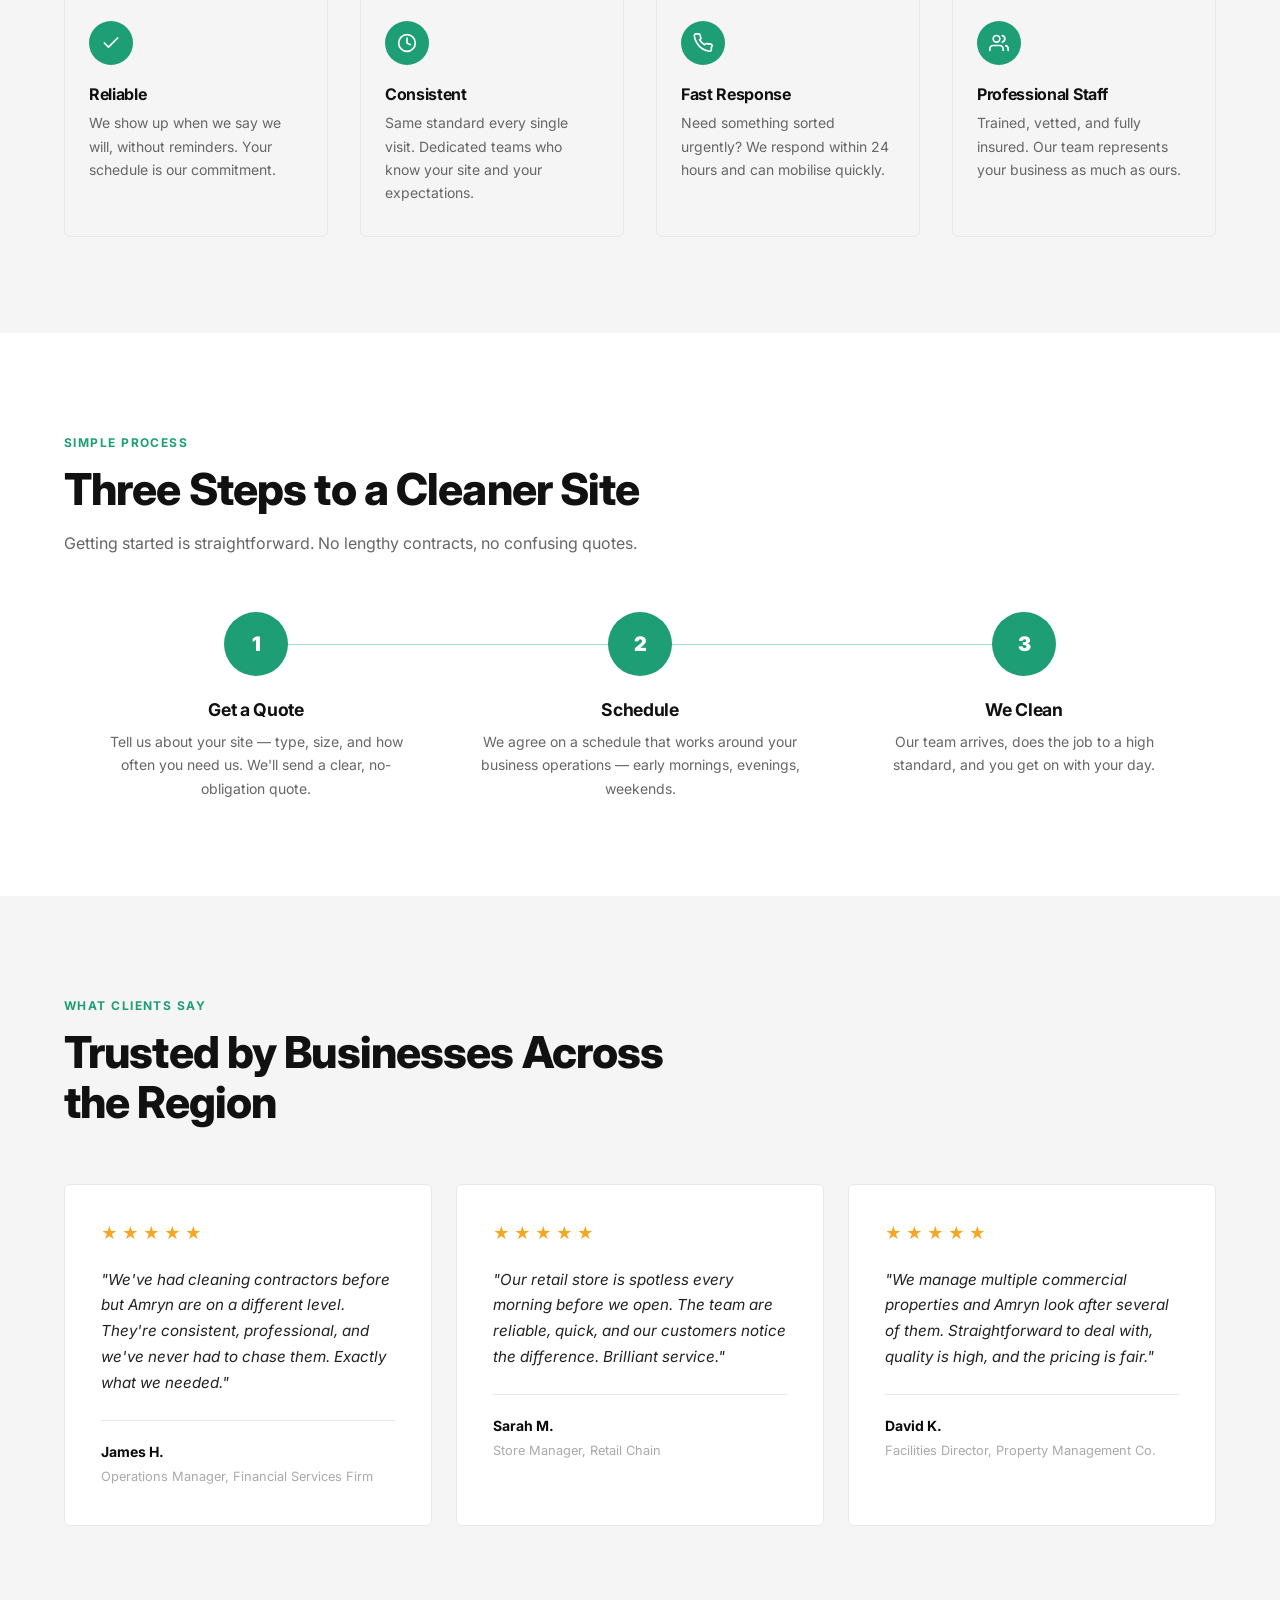
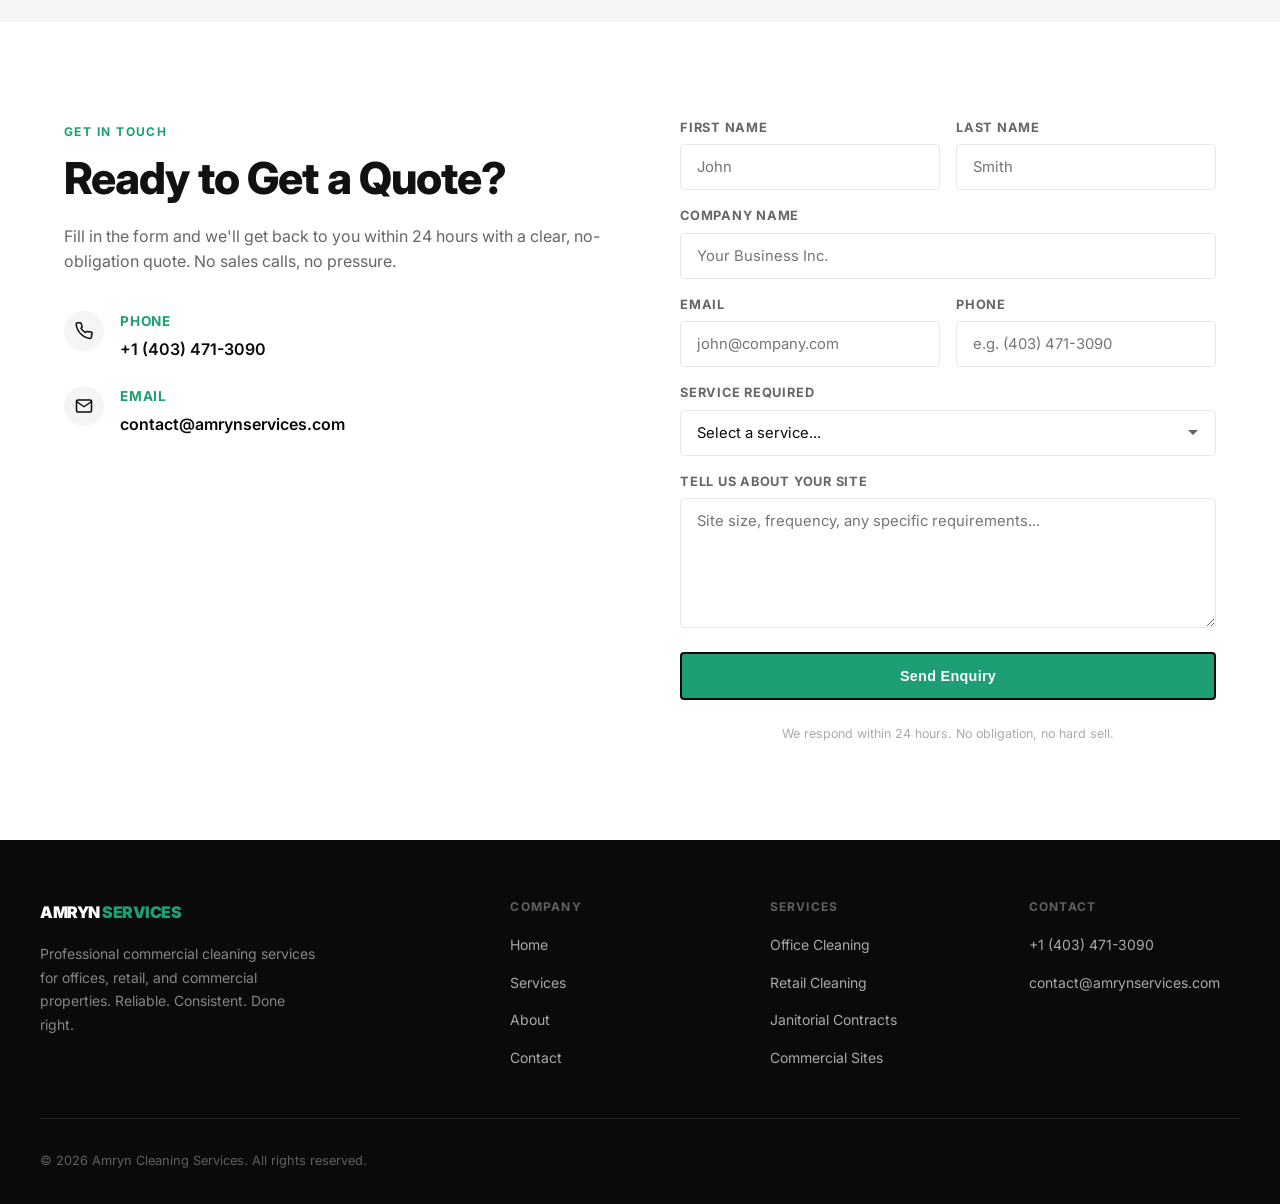
==== commit ca572d5a: "make footer logo span green" ====
--- a/index.html
+++ b/index.html
@@ -5,7 +5,7 @@
   <meta name="viewport" content="width=device-width, initial-scale=1.0" />
   <title>Amryn Cleaning Services — Reliable Commercial Cleaning</title>
   <meta name="description" content="Professional commercial cleaning for offices, retail spaces, and commercial properties. Reliable, consistent, and built around your schedule." />
-  <link rel="stylesheet" href="styles.css?v=24" />
+  <link rel="stylesheet" href="styles.css?v=33" />
 </head>
 <body>
 
--- a/styles.css
+++ b/styles.css
@@ -1216,14 +1216,36 @@
    ============================================= */
 
 .page-hero {
-  background: var(--black);
-  padding: 140px 24px 80px;
+  min-height: 420px;
+  display: flex;
+  align-items: center;
+  justify-content: center;
   text-align: center;
+  padding-top: 80px;
+  background: linear-gradient(135deg, #0f2a18 0%, #060e08 55%, #0d1f10 100%);
+}
+
+.page-hero .container {
+  padding-top: 0;
+}
+
+.page-hero .page-hero__eyebrow {
+  display: inline-block;
+  font-size: 12px;
+  font-weight: 600;
+  letter-spacing: 0.18em;
+  text-transform: uppercase;
+  color: #4ade80;
+  margin-bottom: 14px;
 }
 
 .page-hero h1 {
-  color: var(--white);
-  margin-bottom: 16px;
+  font-size: 40px;
+  color: #ffffff;
+  font-weight: 800;
+  letter-spacing: -0.02em;
+  line-height: 1.15;
+  margin-bottom: 12px;
 }
 
 .page-hero p {
@@ -1411,7 +1433,7 @@
 }
 
 .footer__logo span {
-  color: rgba(255,255,255,0.35);
+  color: #1D9E75;
 }
 
 .footer__col h4 {
